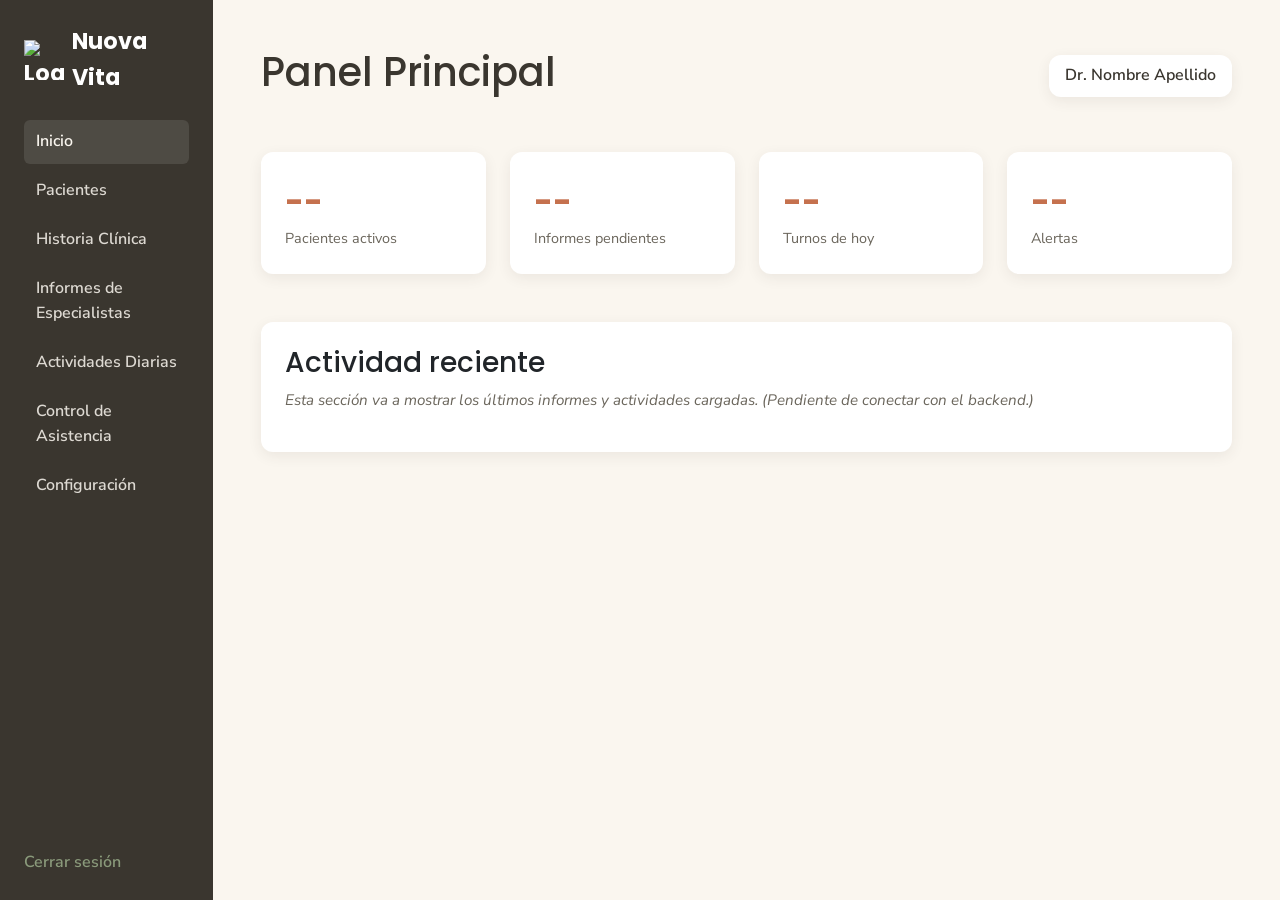
==== dashboard.html @ 6714ade4 "refactor: implementar Bootstrap en index y dashboard" ====
<!DOCTYPE html>
<html lang="es">
<head>
  <meta charset="UTF-8">
  <meta name="viewport" content="width=device-width, initial-scale=1.0">
  <title>Panel Interno | Nuova Vita</title>
  <link rel="icon" type="image/svg+xml" href="img/favicon.svg">
  <link rel="preconnect" href="https://fonts.googleapis.com">
  <link href="https://fonts.googleapis.com/css2?family=Poppins:wght@500;600;700&amp;family=Nunito+Sans:wght@400;600&amp;display=swap" rel="stylesheet">
  <link href="https://cdn.jsdelivr.net/npm/bootstrap@5.3.3/dist/css/bootstrap.min.css" rel="stylesheet">
  <link rel="stylesheet" href="styles/styles.css">
</head>
<body>

  <div class="container-fluid">
    <div class="row min-vh-100">

    <aside class="sidebar col-12 col-md-3 col-xl-2 d-flex flex-column gap-4 p-4">
      <a href="index.html" class="logo">
        <img src="img/logo.svg" alt="Logo de Nuova Vita" width="40" height="40">
        <span>Nuova Vita</span>
      </a>

      <nav class="sidebar-nav" aria-label="Menú del panel">
        <ul class="nav nav-pills flex-column gap-1">
          <li class="nav-item"><a href="#" class="nav-link active" aria-current="page">Inicio</a></li>
          <li class="nav-item"><a href="#" class="nav-link">Pacientes</a></li>
          <li class="nav-item"><a href="#" class="nav-link">Historia Clínica</a></li>
          <li class="nav-item"><a href="#" class="nav-link">Informes de Especialistas</a></li>
          <li class="nav-item"><a href="#" class="nav-link">Actividades Diarias</a></li>
          <li class="nav-item"><a href="#" class="nav-link">Control de Asistencia</a></li>
          <li class="nav-item"><a href="#" class="nav-link">Configuración</a></li>
        </ul>
      </nav>

      <a href="login.html" class="logout-link mt-md-auto">Cerrar sesión</a>
    </aside>

    <div class="dashboard-content col-12 col-md-9 col-xl-10 p-4 p-lg-5">

      <header class="dashboard-header d-flex flex-wrap gap-3 justify-content-between align-items-center mb-5">
        <h1>Panel Principal</h1>
        <div class="user-badge">Dr. Nombre Apellido</div>
      </header>

      <main>

        <section class="row row-cols-1 row-cols-sm-2 row-cols-xl-4 g-4 mb-5" aria-label="Estadísticas del centro">
          <div class="col"><article class="stat-card card h-100 border-0">
            <span class="stat-number">--</span>
            <span class="stat-label">Pacientes activos</span>
          </article></div>
          <div class="col"><article class="stat-card card h-100 border-0">
            <span class="stat-number">--</span>
            <span class="stat-label">Informes pendientes</span>
          </article></div>
          <div class="col"><article class="stat-card card h-100 border-0">
            <span class="stat-number">--</span>
            <span class="stat-label">Turnos de hoy</span>
          </article></div>
          <div class="col"><article class="stat-card card h-100 border-0">
            <span class="stat-number">--</span>
            <span class="stat-label">Alertas</span>
          </article></div>
        </section>

        <section class="panel card border-0">
          <h2 class="h3">Actividad reciente</h2>
          <p class="placeholder-text">
            Esta sección va a mostrar los últimos informes y actividades
            cargadas. (Pendiente de conectar con el backend.)
          </p>
        </section>

      </main>
    </div>

    </div>
  </div>

  <script src="https://cdn.jsdelivr.net/npm/bootstrap@5.3.3/dist/js/bootstrap.bundle.min.js"></script>

</body>
</html>
---- styles/styles.css ----
/* ============================================================================
   Nuova Vita — TP2: Interfaz web con Flexbox, Grid, variables CSS y Responsive
   ----------------------------------------------------------------------------
   Hoja de estilos ÚNICA y EXTERNA (style.css) compartida por:
     - index.html      (landing institucional)
     - login.html      (inicio de sesión)
     - dashboard.html  (panel interno)

   Mapa rápido de requisitos del TP (dónde ver cada cosa):
     • Variables CSS (:root + var())  -> Sección 1
     • Box Model (margin/padding/border/box-sizing) -> Sección 2 y en todo el archivo
     • CSS GRID   -> Hero (Sec. 5), Servicios (Sec. 6), layout del Dashboard (Sec. 11)
     • FLEXBOX    -> Nav (Sec. 4), Roles (Sec. 7), Footer (Sec. 9), formularios (Sec. 8)
     • Media Queries / Responsive -> Sección 12
     • Unidades: px, %, rem, vh, vw, fr -> usadas a lo largo de todo el archivo
   ========================================================================= */


/* ----------------------------------------------------------------------------
   1. VARIABLES CSS  (se definen una vez en :root y se reusan con var())
   ------------------------------------------------------------------------- */
:root {
    /* Colores — paleta del proyecto: terracota / salvia / crema */
    --color-bg: #FAF6EF;
    /* crema  — fondo general */
    --color-bg-alt: #F1E9DA;
    /* crema oscuro — secciones alternadas */
    --color-primary: #C5714E;
    /* terracota */
    --color-primary-dark: #A85A3A;
    --color-secondary: #8A9A7B;
    /* salvia */
    --color-secondary-dark: #6F7D63;
    --color-text: #3A362F;
    --color-text-light: #6B665C;
    --color-white: #FFFFFF;
    --color-border: #E4DCC8;

    /* Tipografías */
    --font-heading: 'Poppins', sans-serif;
    --font-body: 'Nunito Sans', sans-serif;

    /* Escala de espaciados (en rem) — para márgenes y paddings coherentes */
    --space-xs: 0.5rem;
    --space-sm: 1rem;
    --space-md: 1.5rem;
    --space-lg: 3rem;
    --space-xl: 5rem;

    /* Bordes y sombras */
    --radius: 12px;
    /* px */
    --radius-sm: 8px;
    --border: 1px solid var(--color-border);
    /* border reutilizable */
    --shadow: 0 4px 14px rgba(58, 54, 47, 0.08);
    /* sombra suave */
    --shadow-lg: 0 10px 30px rgba(58, 54, 47, 0.14);

    /* Ancho máximo del contenido */
    --max-width: 1120px;
}


/* ----------------------------------------------------------------------------
   2. RESET y BOX MODEL
   box-sizing: border-box hace que padding y border NO agranden el ancho.
   ------------------------------------------------------------------------- */
*,
*::before,
*::after {
    box-sizing: border-box;
    /* Box Model */
    margin: 0;
    /* reseteamos márgenes por defecto */
    padding: 0;
    /* reseteamos paddings por defecto */
}

html {
    scroll-behavior: smooth;
}

/* scroll suave con los anclas del nav */

body {
    font-family: var(--font-body);
    color: var(--color-text);
    background-color: var(--color-bg);
    line-height: 1.6;
}

img {
    max-width: 100%;
    display: block;
}

/* imágenes fluidas (100% del contenedor) */

h1,
h2,
h3 {
    font-family: var(--font-heading);
    color: var(--color-text);
    line-height: 1.2;
}


/* ----------------------------------------------------------------------------
   3. UTILIDADES (contenedor centrado + botones)
   ------------------------------------------------------------------------- */

/* min(90%, --max-width): usa % en pantallas chicas y se topa en el máximo */
.container {
    /* TP3 (refactor/index-dashboard): Bootstrap administra el ancho y centrado.
    width: min(90%, var(--max-width));
    margin-inline: auto; */
}

.btn {
    /* TP3: estructura y espaciado provistos por el componente .btn de Bootstrap.
    display: inline-block;
    padding: 0.75rem 1.5rem;
    border: none;
    border-radius: var(--radius-sm);
    font-family: var(--font-body);
    font-weight: 600;
    text-decoration: none;
    cursor: pointer; */
    transition: background-color 0.2s ease, transform 0.2s ease;
}

.btn:hover {
    transform: translateY(-2px);
}

/* leve elevación al pasar el mouse */

.btn-primary {
    background-color: var(--color-primary);
    color: var(--color-white);
}

.btn-primary:hover {
    background-color: var(--color-primary-dark);
}

.btn-secondary {
    background-color: var(--color-secondary);
    color: var(--color-white);
}

.btn-secondary:hover {
    background-color: var(--color-secondary-dark);
}

/* TP3: reemplazado por la utilidad w-100 de Bootstrap.
.btn-block {
    width: 100%;
    text-align: center;
}
*/

/* ancho 100% (login) */

/* Título de sección reutilizable */
.section-title {
    font-size: clamp(1.6rem, 4vw, 2.2rem);
    /* clamp con vw: tamaño fluido */
    text-align: center;
    margin-bottom: var(--space-lg);
}


/* ----------------------------------------------------------------------------
   4. HEADER + NAV  ->  FLEXBOX
   Distribuye logo, menú y botón en una fila, alineados verticalmente.
   ------------------------------------------------------------------------- */
.site-header {
    background-color: var(--color-white);
    border-bottom: var(--border);
    /* TP3 (refactor/index): sticky-top de Bootstrap reemplaza estas reglas.
    position: sticky;
    top: 0;
    z-index: 10; */
}

/* TP3 (refactor/index): reemplazado por navbar, container y utilidades Bootstrap.
.header-inner {
    display: flex;
    FLEXBOX
    align-items: center;
    centra verticalmente
    justify-content: space-between;
    empuja los extremos
    gap: var(--space-md);
    padding-block: var(--space-sm);
}
*/

.logo {
    display: flex;
    /* FLEXBOX: ícono + texto del logo */
    align-items: center;
    gap: var(--space-xs);
    font-family: var(--font-heading);
    font-weight: 700;
    font-size: 1.4rem;
    color: var(--color-primary);
    text-decoration: none;
}

.logo img {
    width: 40px;
    height: 40px;
}

/* tamaño fijo en px del logo */

/* TP3 (refactor/index): reemplazado por navbar-nav, nav-item y nav-link.
.main-nav ul {
    list-style: none;
    display: flex;
    FLEXBOX: menú horizontal
    gap: var(--space-md);
}

.main-nav a {
    text-decoration: none;
    color: var(--color-text);
    font-weight: 600;
}

.main-nav a:hover {
    color: var(--color-primary);
}
*/


/* ----------------------------------------------------------------------------
   5. HERO  ->  CSS GRID (dos columnas: texto + imagen)
   min-height con vh para que ocupe buena parte del alto de la ventana.
   ------------------------------------------------------------------------- */
.hero {
    background: linear-gradient(180deg, var(--color-bg) 0%, var(--color-bg-alt) 100%);
    padding-block: var(--space-xl);
    min-height: 70vh;
    /* vh: 70% del alto de la ventana */
    display: grid;
    place-items: center;
}

/* TP3 (refactor/index): reemplazado por row, col-md-6 y utilidades responsive.
.hero-grid {
    display: grid;
    CSS GRID
    grid-template-columns: 1.1fr 0.9fr;
    fr: dos columnas proporcionales
    gap: var(--space-lg);
    align-items: center;
}
*/

.hero-text h1 {
    font-size: clamp(2rem, 5vw, 3.2rem);
    /* vw + rem: título fluido */
    margin-bottom: var(--space-sm);
}

.hero-text p {
    color: var(--color-text-light);
    font-size: 1.1rem;
    margin-bottom: var(--space-md);
    max-width: 90%;
    /* % */
}

.hero-img img {
    width: 100%;
    /* % */
    filter: drop-shadow(var(--shadow-lg));
}


/* ----------------------------------------------------------------------------
   6. SERVICIOS / FUNCIONALIDADES  ->  CSS GRID de tarjetas
   auto-fit + minmax: las columnas se acomodan solas según el ancho.
   ------------------------------------------------------------------------- */
.section {
    padding-block: var(--space-xl);
}

.section-alt {
    background-color: var(--color-bg-alt);
}

/* TP3 (refactor/index): reemplazado por row-cols-* y gap de Bootstrap.
.card-grid {
    display: grid;
    CSS GRID
    grid-template-columns: repeat(auto-fit, minmax(15rem, 1fr));
    rem + fr
    gap: var(--space-md);
}
*/

.card {
    background: var(--color-white);
    padding: var(--space-md);
    /* padding */
    border-radius: var(--radius);
    border-top: 4px solid var(--color-primary);
    /* border en px */
    box-shadow: var(--shadow);
    /* sombra */
}

.card h3 {
    margin-bottom: var(--space-xs);
    font-size: 1.15rem;
}

.card p {
    color: var(--color-text-light);
    font-size: 0.95rem;
}

.card .icon {
    width: 44px;
    height: 44px;
    /* px */
    margin-bottom: var(--space-sm);
    display: grid;
    place-items: center;
    background: var(--color-bg-alt);
    border-radius: 50%;
    /* círculo */
    font-size: 1.4rem;
}


/* ----------------------------------------------------------------------------
   7. ROLES DEL SISTEMA  ->  FLEXBOX (con wrap)
   A diferencia de Servicios (Grid), acá las tarjetas se distribuyen con flex.
   ------------------------------------------------------------------------- */
/* TP3 (refactor/index): reemplazado por row-cols-* y columnas Bootstrap.
.roles-list {
    display: flex;
    FLEXBOX
    flex-wrap: wrap;
    pasan a varias filas si no entran
    gap: var(--space-md);
}
*/

.role-card {
    flex: 1 1 15rem;
    /* crecer/encoger, base 15rem (rem) */
    background: var(--color-white);
    padding: var(--space-md);
    border-radius: var(--radius);
    border-left: 4px solid var(--color-secondary);
    /* border */
    box-shadow: var(--shadow);
}

.role-card h3 {
    margin-bottom: var(--space-xs);
    font-size: 1.1rem;
}

.role-card p {
    color: var(--color-text-light);
    font-size: 0.95rem;
}


/* ----------------------------------------------------------------------------
   8. FORMULARIOS (contacto + login)  ->  FLEXBOX en columna
   TP3: estas reglas ya no se usan. index.html utiliza .contact-form y las
   clases form-label/form-control; login.html utiliza .login-form y Bootstrap.
   ------------------------------------------------------------------------- */
/*
.form {
    display: flex;
    FLEXBOX
    flex-direction: column;
    gap: var(--space-xs);
    width: min(100%, 480px);
    porcentaje con tope
    margin-inline: auto;
}

.form label {
    font-weight: 600;
    margin-top: var(--space-sm);
}

.form input,
.form textarea {
    padding: 0.75rem 0.9rem;
    padding en rem
    border: var(--border);
    border
    border-radius: var(--radius-sm);
    font-family: var(--font-body);
    font-size: 1rem;
    width: 100%;
    porcentaje
}

.form button {
    margin-top: var(--space-md);
}

TP3 (refactor/login): .form-row, .checkbox-label y .link-muted eran
exclusivos de login.html.

.form-row {
    display: flex;
    justify-content: space-between;
    align-items: center;
    margin-top: var(--space-sm);
    font-size: 0.9rem;
}

.checkbox-label {
    display: flex;
    align-items: center;
    gap: var(--space-xs);
    font-weight: 400;
}

.link-muted {
    color: var(--color-text-light);
    text-decoration: none;
    font-size: 0.9rem;
}

.link-muted:hover {
    color: var(--color-primary);
}
*/



/* ----------------------------------------------------------------------------
   9. FOOTER  ->  FLEXBOX
   ------------------------------------------------------------------------- */
.site-footer {
    background: var(--color-text);
    color: var(--color-bg);
    padding-block: var(--space-md);
}

/* TP3 (refactor/index): reemplazado por utilidades flex responsive de Bootstrap.
.footer-inner {
    display: flex;
    FLEXBOX
    flex-wrap: wrap;
    justify-content: space-between;
    align-items: center;
    gap: var(--space-sm);
    font-size: 0.9rem;
}
*/

.site-footer a {
    color: var(--color-secondary);
    text-decoration: none;
}


/* ----------------------------------------------------------------------------
   10. LOGIN (login.html)  ->  GRID de dos paneles [TP2]
   TP3 (refactor/login): reemplazado por el sistema de grillas de Bootstrap
   (row/col) + componente card. Se conserva comentado como referencia.
   ------------------------------------------------------------------------- */

/*
.auth-body {
    min-height: 100vh;
    display: grid;
    place-items: center;
    background: var(--color-bg-alt);
    padding: var(--space-md);
}

.auth-card {
    display: grid;
    grid-template-columns: 1fr 1fr;
    width: min(100%, 900px);
    border-radius: var(--radius);
    overflow: hidden;
    box-shadow: var(--shadow-lg);
}

.auth-side {
    background: var(--color-primary);
    color: var(--color-white);
    padding: var(--space-lg);
    display: flex;
    flex-direction: column;
    justify-content: center;
    gap: var(--space-sm);
}

.auth-side .logo {
    color: var(--color-white);
}

.auth-main {
    background: var(--color-white);
    padding: var(--space-lg);
}

.back-link {
    display: inline-block;
    margin-top: var(--space-md);
}
*/



/* ----------------------------------------------------------------------------
   11. DASHBOARD (dashboard.html)  ->  GRID (barra lateral + contenido)
   ------------------------------------------------------------------------- */
/* TP3 (refactor/dashboard): reemplazado por container-fluid, row y col-*.
.dashboard {
    display: grid;
    CSS GRID
    grid-template-columns: 240px 1fr;
    px fijo + fr flexible
    min-height: 100vh;
    vh
}
*/

.sidebar {
    background: var(--color-text);
    color: var(--color-bg);
    /* TP3: p-4, d-flex, flex-column y gap-4 reemplazan estas reglas.
    padding: var(--space-md);
    display: flex;
    flex-direction: column;
    gap: var(--space-lg); */
}

.sidebar .logo {
    color: var(--color-white);
}

.sidebar-nav ul {
    list-style: none;
    /* TP3: nav, flex-column y gap-1 de Bootstrap reemplazan estas reglas.
    display: flex;
    flex-direction: column;
    gap: 0.25rem; */
}

.sidebar-nav a {
    display: block;
    padding: 0.6rem 0.75rem;
    border-radius: var(--radius-sm);
    color: var(--color-bg);
    text-decoration: none;
    font-weight: 600;
    opacity: 0.85;
}

.sidebar-nav a:hover,
.sidebar-nav a.active {
    background: rgba(255, 255, 255, 0.1);
    opacity: 1;
}

.logout-link {
    /* TP3: reemplazado por la utilidad mt-md-auto.
    margin-top: auto; */
    color: var(--color-secondary);
    text-decoration: none;
    font-weight: 600;
}

.dashboard-content {
    /* TP3: reemplazado por p-4 y p-lg-5.
    padding: var(--space-lg); */
}

.dashboard-header {
    /* TP3: reemplazado por utilidades d-flex, flex-wrap, gap-3,
       justify-content-between, align-items-center y mb-5.
    display: flex;
    flex-wrap: wrap;
    gap: var(--space-sm);
    justify-content: space-between;
    align-items: center;
    margin-bottom: var(--space-lg); */
}

.user-badge {
    background: var(--color-white);
    padding: 0.5rem 1rem;
    border-radius: var(--radius);
    font-weight: 600;
    box-shadow: var(--shadow);
}

/* Tarjetas de estadísticas -> GRID */
/* TP3 (refactor/dashboard): reemplazado por row-cols-* y g-4 de Bootstrap.
.stats-grid {
    display: grid;
    CSS GRID
    grid-template-columns: repeat(auto-fit, minmax(11rem, 1fr));
    rem + fr
    gap: var(--space-md);
    margin-bottom: var(--space-lg);
}
*/

.stat-card {
    background: var(--color-white);
    padding: var(--space-md);
    border-radius: var(--radius);
    box-shadow: var(--shadow);
    /* TP3: la distribución interna se mantiene con utilidades/componentes.
    display: flex;
    flex-direction: column;
    gap: var(--space-xs); */
}

.stat-number {
    font-family: var(--font-heading);
    font-size: 2rem;
    font-weight: 700;
    color: var(--color-primary);
}

.stat-label {
    color: var(--color-text-light);
    font-size: 0.9rem;
}

.panel {
    background: var(--color-white);
    padding: var(--space-md);
    border-radius: var(--radius);
    box-shadow: var(--shadow);
}

.placeholder-text {
    color: var(--color-text-light);
    font-style: italic;
}


/* ----------------------------------------------------------------------------
   12. RESPONSIVE  ->  MEDIA QUERIES
   Diseño para computadora (base, arriba) -> tablet -> celular.
   ------------------------------------------------------------------------- */

/* TABLET (hasta 900px): el login pasa a una sola columna [TP2]
   TP3 (refactor/login): el colapso a 1 columna ahora lo maneja Bootstrap
   (col-md-6 -> se apila por debajo de 768px). Se comenta, no se elimina. */

/* TP3: responsive del login reemplazado por col-md-* de Bootstrap.
@media (max-width: 900px) {
    .auth-card {
        grid-template-columns: 1fr;
    }

    .auth-side {
        text-align: center;
    }
}
*/


/* TABLET / móvil ancho (hasta 768px) */
@media (max-width: 768px) {
    /* TP3 (refactor/index): row y col-md-6 administran este cambio.
    .hero-grid {
        grid-template-columns: 1fr;
        text-align: center;
    }
    */

    /* TP3: order-first, order-md-last y columnas Bootstrap reemplazan esto.
    .hero-img {
        order: -1;
        max-width: 22rem;
        margin-inline: auto;
    }
    */

    /* TP3: el texto se adapta dentro de la columna Bootstrap.
    .hero-text p {
        max-width: 100%;
    }
    */

    /* TP3 (refactor/dashboard): col-12 y col-md-* reemplazan el responsive.
    .dashboard {
        grid-template-columns: 1fr;
    }

    .sidebar {
        flex-direction: row;
        FLEXBOX horizontal en móvil
        flex-wrap: wrap;
        align-items: center;
        gap: var(--space-sm);
    }

    .sidebar-nav ul {
        flex-direction: row;
        flex-wrap: wrap;
    }

    .logout-link {
        margin-top: 0;
    }
    */
}

/* CELULAR (hasta 480px): se oculta el menú horizontal del header */
@media (max-width: 480px) {
    /* TP3: navbar-expand-lg y collapse reemplazan este ocultamiento.
    .main-nav {
        display: none;
    }
    */

    /* TP3: utilidades flex-column/flex-sm-row y text-center reemplazan esto.
    .footer-inner {
        justify-content: center;
        text-align: center;
    }
    */

    .section {
        padding-block: var(--space-lg);
    }
}

/* Ajuste fino: en pantallas muy chicas, la fila "recordarme / olvidé"
   se envuelve para que no queden pegados el checkbox y el enlace. [TP2]
   TP3 (refactor/login): resuelto con utilidades flex-wrap de Bootstrap
   directamente en el markup. Se comenta, no se elimina. */

/* TP3: reemplazado por d-flex, flex-wrap y gap-2 de Bootstrap.
@media (max-width: 480px) {
    .form-row {
        flex-wrap: wrap;
        gap: var(--space-xs);
    }
}
*/



/* ----------------------------------------------------------------------------
   13. TP3 — REFACTOR BOOTSTRAP (login.html)
   Este archivo sigue siendo la hoja de estilos externa del sitio. Estas reglas
   no reemplazan a Bootstrap, solo lo tiñen con la identidad de Nuova Vita
   (paleta y tipografías definidas en la Sección 1) reutilizando las mismas
   variables CSS. Se cargan después de Bootstrap en login.html.
   ------------------------------------------------------------------------- */
.login-page {
    background-color: var(--color-bg-alt);
    font-family: var(--font-body);
    color: var(--color-text);
}

.login-panel {
    background-color: var(--color-primary);
    color: var(--color-white);
}

.login-panel .logo {
    color: var(--color-white);
}

.login-card {
    border-radius: var(--radius);
    box-shadow: var(--shadow-lg);
}

.login-form h1,
.login-panel h2 {
    font-family: var(--font-heading);
}

.login-form label {
    font-weight: 600;
}

.login-form .form-control:focus {
    border-color: var(--color-primary);
    box-shadow: 0 0 0 0.2rem rgba(197, 113, 78, 0.25);
    /* halo terracota en vez del azul por defecto de Bootstrap */
}

.login-form .form-check-input:checked {
    background-color: var(--color-primary);
    border-color: var(--color-primary);
}

.login-link {
    color: var(--color-text-light);
}

.login-link:hover {
    color: var(--color-primary);
}


/* ----------------------------------------------------------------------------
   14. TP3 — REFACTOR BOOTSTRAP (index.html + dashboard.html)
   Bootstrap administra grillas, componentes y comportamiento responsive. Estas
   reglas conservan solamente la identidad visual de Nuova Vita.
   ------------------------------------------------------------------------- */
.navbar {
    padding-block: var(--space-sm);
}

.navbar .nav-link {
    color: var(--color-text);
    font-weight: 600;
}

.navbar .nav-link:hover,
.navbar .nav-link:focus {
    color: var(--color-primary);
}

.about-text {
    max-width: 60ch;
    color: var(--color-text-light);
}

.contact-form {
    max-width: 480px;
}

.contact-form .form-label {
    font-weight: 600;
}

.contact-form .form-control:focus {
    border-color: var(--color-primary);
    box-shadow: 0 0 0 0.2rem rgba(197, 113, 78, 0.25);
}

.sidebar .nav-link {
    color: var(--color-bg);
    font-weight: 600;
    opacity: 0.85;
}

.sidebar .nav-link:hover,
.sidebar .nav-link.active {
    color: var(--color-bg);
    background: rgba(255, 255, 255, 0.1);
    opacity: 1;
}
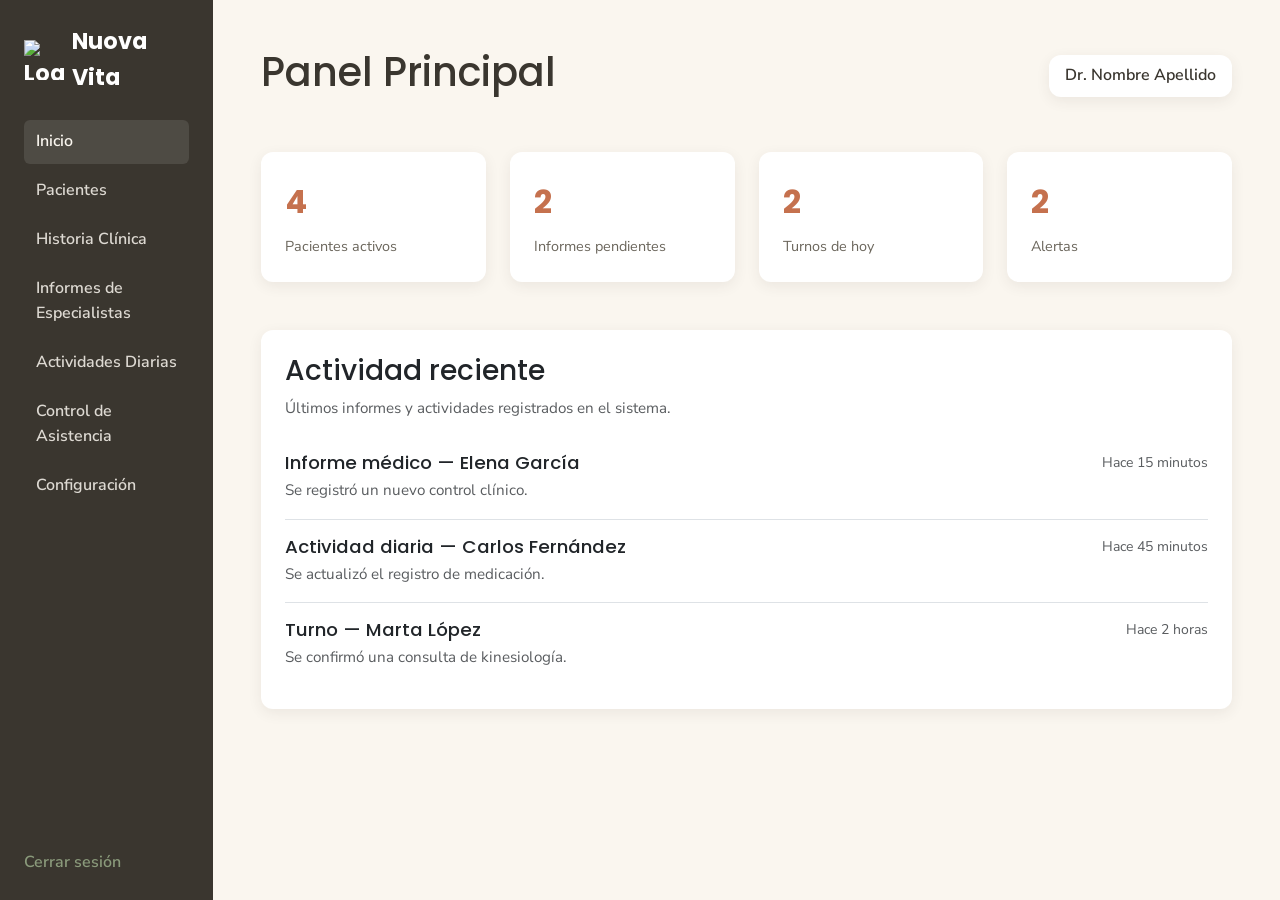
==== commit 40c6b327: "feat(dashboard): mostrar estadisticas y actividad reciente" ====
--- a/dashboard.html
+++ b/dashboard.html
@@ -1,84 +1,139 @@
-<!DOCTYPE html>
+<!doctype html>
 <html lang="es">
-<head>
-  <meta charset="UTF-8">
-  <meta name="viewport" content="width=device-width, initial-scale=1.0">
-  <title>Panel Interno | Nuova Vita</title>
-  <link rel="icon" type="image/svg+xml" href="img/favicon.svg">
-  <link rel="preconnect" href="https://fonts.googleapis.com">
-  <link href="https://fonts.googleapis.com/css2?family=Poppins:wght@500;600;700&amp;family=Nunito+Sans:wght@400;600&amp;display=swap" rel="stylesheet">
-  <link href="https://cdn.jsdelivr.net/npm/bootstrap@5.3.3/dist/css/bootstrap.min.css" rel="stylesheet">
-  <link rel="stylesheet" href="styles/styles.css">
-</head>
-<body>
+  <head>
+    <meta charset="UTF-8" />
+    <meta name="viewport" content="width=device-width, initial-scale=1.0" />
+    <title>Panel Interno | Nuova Vita</title>
+    <link rel="icon" type="image/svg+xml" href="img/favicon.svg" />
+    <link rel="preconnect" href="https://fonts.googleapis.com" />
+    <link
+      href="https://fonts.googleapis.com/css2?family=Poppins:wght@500;600;700&amp;family=Nunito+Sans:wght@400;600&amp;display=swap"
+      rel="stylesheet"
+    />
+    <link
+      href="https://cdn.jsdelivr.net/npm/bootstrap@5.3.3/dist/css/bootstrap.min.css"
+      rel="stylesheet"
+    />
+    <link rel="stylesheet" href="styles/styles.css" />
+  </head>
+  <body>
+    <div class="container-fluid">
+      <div class="row min-vh-100">
+        <aside
+          class="sidebar col-12 col-md-3 col-xl-2 d-flex flex-column gap-4 p-4"
+        >
+          <a href="index.html" class="logo">
+            <img
+              src="img/logo.svg"
+              alt="Logo de Nuova Vita"
+              width="40"
+              height="40"
+            />
+            <span>Nuova Vita</span>
+          </a>
 
-  <div class="container-fluid">
-    <div class="row min-vh-100">
+          <nav class="sidebar-nav" aria-label="Menú del panel">
+            <ul class="nav nav-pills flex-column gap-1">
+              <li class="nav-item">
+                <a href="#" class="nav-link active" aria-current="page"
+                  >Inicio</a
+                >
+              </li>
+              <li class="nav-item">
+                <a href="#" class="nav-link">Pacientes</a>
+              </li>
+              <li class="nav-item">
+                <a href="#" class="nav-link">Historia Clínica</a>
+              </li>
+              <li class="nav-item">
+                <a href="#" class="nav-link">Informes de Especialistas</a>
+              </li>
+              <li class="nav-item">
+                <a href="#" class="nav-link">Actividades Diarias</a>
+              </li>
+              <li class="nav-item">
+                <a href="#" class="nav-link">Control de Asistencia</a>
+              </li>
+              <li class="nav-item">
+                <a href="#" class="nav-link">Configuración</a>
+              </li>
+            </ul>
+          </nav>
 
-    <aside class="sidebar col-12 col-md-3 col-xl-2 d-flex flex-column gap-4 p-4">
-      <a href="index.html" class="logo">
-        <img src="img/logo.svg" alt="Logo de Nuova Vita" width="40" height="40">
-        <span>Nuova Vita</span>
-      </a>
+          <a href="login.html" class="logout-link mt-md-auto">Cerrar sesión</a>
+        </aside>
 
-      <nav class="sidebar-nav" aria-label="Menú del panel">
-        <ul class="nav nav-pills flex-column gap-1">
-          <li class="nav-item"><a href="#" class="nav-link active" aria-current="page">Inicio</a></li>
-          <li class="nav-item"><a href="#" class="nav-link">Pacientes</a></li>
-          <li class="nav-item"><a href="#" class="nav-link">Historia Clínica</a></li>
-          <li class="nav-item"><a href="#" class="nav-link">Informes de Especialistas</a></li>
-          <li class="nav-item"><a href="#" class="nav-link">Actividades Diarias</a></li>
-          <li class="nav-item"><a href="#" class="nav-link">Control de Asistencia</a></li>
-          <li class="nav-item"><a href="#" class="nav-link">Configuración</a></li>
-        </ul>
-      </nav>
+        <div class="dashboard-content col-12 col-md-9 col-xl-10 p-4 p-lg-5">
+          <header
+            class="dashboard-header d-flex flex-wrap gap-3 justify-content-between align-items-center mb-5"
+          >
+            <h1>Panel Principal</h1>
+            <div class="user-badge">Dr. Nombre Apellido</div>
+          </header>
 
-      <a href="login.html" class="logout-link mt-md-auto">Cerrar sesión</a>
-    </aside>
+          <main>
+            <section
+              class="row row-cols-1 row-cols-sm-2 row-cols-xl-4 g-4 mb-5"
+              aria-label="Estadísticas del centro"
+            >
+              <div class="col">
+                <article class="stat-card card h-100 border-0">
+                  <span class="stat-number" id="active-patients-count">--</span>
+                  <span class="stat-label">Pacientes activos</span>
+                </article>
+              </div>
+              <div class="col">
+                <article class="stat-card card h-100 border-0">
+                  <span class="stat-number" id="pending-reports-count">--</span>
+                  <span class="stat-label">Informes pendientes</span>
+                </article>
+              </div>
+              <div class="col">
+                <article class="stat-card card h-100 border-0">
+                  <span class="stat-number" id="today-appointments-count"
+                    >--</span
+                  >
+                  <span class="stat-label">Turnos de hoy</span>
+                </article>
+              </div>
+              <div class="col">
+                <article class="stat-card card h-100 border-0">
+                  <span class="stat-number" id="alerts-count">--</span>
+                  <span class="stat-label">Alertas</span>
+                </article>
+              </div>
+            </section>
 
-    <div class="dashboard-content col-12 col-md-9 col-xl-10 p-4 p-lg-5">
+            <section
+              class="panel card border-0"
+              aria-labelledby="recent-activity-title"
+            >
+              <h2 class="h3" id="recent-activity-title">Actividad reciente</h2>
 
-      <header class="dashboard-header d-flex flex-wrap gap-3 justify-content-between align-items-center mb-5">
-        <h1>Panel Principal</h1>
-        <div class="user-badge">Dr. Nombre Apellido</div>
-      </header>
+              <p class="text-muted mb-0">
+                Últimos informes y actividades registrados en el sistema.
+              </p>
 
-      <main>
+              <ul
+                class="activity-list list-group list-group-flush mt-3"
+                id="recent-activity-list"
+                aria-live="polite"
+              ></ul>
 
-        <section class="row row-cols-1 row-cols-sm-2 row-cols-xl-4 g-4 mb-5" aria-label="Estadísticas del centro">
-          <div class="col"><article class="stat-card card h-100 border-0">
-            <span class="stat-number">--</span>
-            <span class="stat-label">Pacientes activos</span>
-          </article></div>
-          <div class="col"><article class="stat-card card h-100 border-0">
-            <span class="stat-number">--</span>
-            <span class="stat-label">Informes pendientes</span>
-          </article></div>
-          <div class="col"><article class="stat-card card h-100 border-0">
-            <span class="stat-number">--</span>
-            <span class="stat-label">Turnos de hoy</span>
-          </article></div>
-          <div class="col"><article class="stat-card card h-100 border-0">
-            <span class="stat-number">--</span>
-            <span class="stat-label">Alertas</span>
-          </article></div>
-        </section>
-
-        <section class="panel card border-0">
-          <h2 class="h3">Actividad reciente</h2>
-          <p class="placeholder-text">
-            Esta sección va a mostrar los últimos informes y actividades
-            cargadas. (Pendiente de conectar con el backend.)
-          </p>
-        </section>
-
-      </main>
+              <p
+                class="placeholder-text mt-3 mb-0"
+                id="empty-activity-message"
+                hidden
+              >
+                No hay actividades recientes para mostrar.
+              </p>
+            </section>
+          </main>
+        </div>
+      </div>
     </div>
 
-    </div>
-  </div>
-
-  <script src="https://cdn.jsdelivr.net/npm/bootstrap@5.3.3/dist/js/bootstrap.bundle.min.js"></script>
-
-</body>
+    <script src="https://cdn.jsdelivr.net/npm/bootstrap@5.3.3/dist/js/bootstrap.bundle.min.js"></script>
+    <script src="js/dashboard.js"></script>
+  </body>
 </html>
--- a/styles/styles.css
+++ b/styles/styles.css
@@ -15,52 +15,50 @@
      • Unidades: px, %, rem, vh, vw, fr -> usadas a lo largo de todo el archivo
    ========================================================================= */
 
-
 /* ----------------------------------------------------------------------------
    1. VARIABLES CSS  (se definen una vez en :root y se reusan con var())
    ------------------------------------------------------------------------- */
 :root {
-    /* Colores — paleta del proyecto: terracota / salvia / crema */
-    --color-bg: #FAF6EF;
-    /* crema  — fondo general */
-    --color-bg-alt: #F1E9DA;
-    /* crema oscuro — secciones alternadas */
-    --color-primary: #C5714E;
-    /* terracota */
-    --color-primary-dark: #A85A3A;
-    --color-secondary: #8A9A7B;
-    /* salvia */
-    --color-secondary-dark: #6F7D63;
-    --color-text: #3A362F;
-    --color-text-light: #6B665C;
-    --color-white: #FFFFFF;
-    --color-border: #E4DCC8;
-
-    /* Tipografías */
-    --font-heading: 'Poppins', sans-serif;
-    --font-body: 'Nunito Sans', sans-serif;
-
-    /* Escala de espaciados (en rem) — para márgenes y paddings coherentes */
-    --space-xs: 0.5rem;
-    --space-sm: 1rem;
-    --space-md: 1.5rem;
-    --space-lg: 3rem;
-    --space-xl: 5rem;
-
-    /* Bordes y sombras */
-    --radius: 12px;
-    /* px */
-    --radius-sm: 8px;
-    --border: 1px solid var(--color-border);
-    /* border reutilizable */
-    --shadow: 0 4px 14px rgba(58, 54, 47, 0.08);
-    /* sombra suave */
-    --shadow-lg: 0 10px 30px rgba(58, 54, 47, 0.14);
-
-    /* Ancho máximo del contenido */
-    --max-width: 1120px;
-}
-
+  /* Colores — paleta del proyecto: terracota / salvia / crema */
+  --color-bg: #faf6ef;
+  /* crema  — fondo general */
+  --color-bg-alt: #f1e9da;
+  /* crema oscuro — secciones alternadas */
+  --color-primary: #c5714e;
+  /* terracota */
+  --color-primary-dark: #a85a3a;
+  --color-secondary: #8a9a7b;
+  /* salvia */
+  --color-secondary-dark: #6f7d63;
+  --color-text: #3a362f;
+  --color-text-light: #6b665c;
+  --color-white: #ffffff;
+  --color-border: #e4dcc8;
+
+  /* Tipografías */
+  --font-heading: "Poppins", sans-serif;
+  --font-body: "Nunito Sans", sans-serif;
+
+  /* Escala de espaciados (en rem) — para márgenes y paddings coherentes */
+  --space-xs: 0.5rem;
+  --space-sm: 1rem;
+  --space-md: 1.5rem;
+  --space-lg: 3rem;
+  --space-xl: 5rem;
+
+  /* Bordes y sombras */
+  --radius: 12px;
+  /* px */
+  --radius-sm: 8px;
+  --border: 1px solid var(--color-border);
+  /* border reutilizable */
+  --shadow: 0 4px 14px rgba(58, 54, 47, 0.08);
+  /* sombra suave */
+  --shadow-lg: 0 10px 30px rgba(58, 54, 47, 0.14);
+
+  /* Ancho máximo del contenido */
+  --max-width: 1120px;
+}
 
 /* ----------------------------------------------------------------------------
    2. RESET y BOX MODEL
@@ -69,30 +67,30 @@
 *,
 *::before,
 *::after {
-    box-sizing: border-box;
-    /* Box Model */
-    margin: 0;
-    /* reseteamos márgenes por defecto */
-    padding: 0;
-    /* reseteamos paddings por defecto */
+  box-sizing: border-box;
+  /* Box Model */
+  margin: 0;
+  /* reseteamos márgenes por defecto */
+  padding: 0;
+  /* reseteamos paddings por defecto */
 }
 
 html {
-    scroll-behavior: smooth;
+  scroll-behavior: smooth;
 }
 
 /* scroll suave con los anclas del nav */
 
 body {
-    font-family: var(--font-body);
-    color: var(--color-text);
-    background-color: var(--color-bg);
-    line-height: 1.6;
+  font-family: var(--font-body);
+  color: var(--color-text);
+  background-color: var(--color-bg);
+  line-height: 1.6;
 }
 
 img {
-    max-width: 100%;
-    display: block;
+  max-width: 100%;
+  display: block;
 }
 
 /* imágenes fluidas (100% del contenedor) */
@@ -100,11 +98,10 @@
 h1,
 h2,
 h3 {
-    font-family: var(--font-heading);
-    color: var(--color-text);
-    line-height: 1.2;
-}
-
+  font-family: var(--font-heading);
+  color: var(--color-text);
+  line-height: 1.2;
+}
 
 /* ----------------------------------------------------------------------------
    3. UTILIDADES (contenedor centrado + botones)
@@ -112,127 +109,126 @@
 
 /* min(90%, --max-width): usa % en pantallas chicas y se topa en el máximo */
 .container {
-    /* TP3 (refactor/index-dashboard): Bootstrap administra el ancho y centrado.
-    width: min(90%, var(--max-width));
-    margin-inline: auto; */
+  /* TP3 (refactor/index-dashboard): Bootstrap administra el ancho y centrado.*/
+  width: min(90%, var(--max-width));
+  margin-inline: auto;
 }
 
 .btn {
-    /* TP3: estructura y espaciado provistos por el componente .btn de Bootstrap.
-    display: inline-block;
-    padding: 0.75rem 1.5rem;
-    border: none;
-    border-radius: var(--radius-sm);
-    font-family: var(--font-body);
-    font-weight: 600;
-    text-decoration: none;
-    cursor: pointer; */
-    transition: background-color 0.2s ease, transform 0.2s ease;
+  /* TP3: estructura y espaciado provistos por el componente .btn de Bootstrap.*/
+  display: inline-block;
+  padding: 0.75rem 1.5rem;
+  border: none;
+  border-radius: var(--radius-sm);
+  font-family: var(--font-body);
+  font-weight: 600;
+  text-decoration: none;
+  cursor: pointer;
+  transition:
+    background-color 0.2s ease,
+    transform 0.2s ease;
 }
 
 .btn:hover {
-    transform: translateY(-2px);
+  transform: translateY(-2px);
 }
 
 /* leve elevación al pasar el mouse */
 
 .btn-primary {
-    background-color: var(--color-primary);
-    color: var(--color-white);
+  background-color: var(--color-primary);
+  color: var(--color-white);
 }
 
 .btn-primary:hover {
-    background-color: var(--color-primary-dark);
+  background-color: var(--color-primary-dark);
 }
 
 .btn-secondary {
-    background-color: var(--color-secondary);
-    color: var(--color-white);
+  background-color: var(--color-secondary);
+  color: var(--color-white);
 }
 
 .btn-secondary:hover {
-    background-color: var(--color-secondary-dark);
-}
-
-/* TP3: reemplazado por la utilidad w-100 de Bootstrap.
+  background-color: var(--color-secondary-dark);
+}
+
+/* TP3: reemplazado por la utilidad w-100 de Bootstrap.*/
 .btn-block {
-    width: 100%;
-    text-align: center;
-}
-*/
+  width: 100%;
+  text-align: center;
+}
 
 /* ancho 100% (login) */
 
 /* Título de sección reutilizable */
 .section-title {
-    font-size: clamp(1.6rem, 4vw, 2.2rem);
-    /* clamp con vw: tamaño fluido */
-    text-align: center;
-    margin-bottom: var(--space-lg);
-}
-
+  font-size: clamp(1.6rem, 4vw, 2.2rem);
+  /* clamp con vw: tamaño fluido */
+  text-align: center;
+  margin-bottom: var(--space-lg);
+}
 
 /* ----------------------------------------------------------------------------
    4. HEADER + NAV  ->  FLEXBOX
    Distribuye logo, menú y botón en una fila, alineados verticalmente.
    ------------------------------------------------------------------------- */
 .site-header {
-    background-color: var(--color-white);
-    border-bottom: var(--border);
-    /* TP3 (refactor/index): sticky-top de Bootstrap reemplaza estas reglas.
-    position: sticky;
-    top: 0;
-    z-index: 10; */
-}
-
-/* TP3 (refactor/index): reemplazado por navbar, container y utilidades Bootstrap.
+  background-color: var(--color-white);
+  border-bottom: var(--border);
+  /* TP3 (refactor/index): sticky-top de Bootstrap reemplaza estas reglas.*/
+  position: sticky;
+  top: 0;
+  z-index: 10;
+}
+
+/* TP3 (refactor/index): reemplazado por navbar, container y utilidades Bootstrap.*/
 .header-inner {
-    display: flex;
-    FLEXBOX
-    align-items: center;
-    centra verticalmente
-    justify-content: space-between;
-    empuja los extremos
-    gap: var(--space-md);
-    padding-block: var(--space-sm);
-}
-*/
+  display: flex;
+  /* FLEXBOX */
+  align-items: center;
+  /* centra verticalmente */
+  justify-content: space-between;
+  /* empuja los extremos */
+  gap: var(--space-md);
+  padding-block: var(--space-sm);
+}
 
 .logo {
-    display: flex;
-    /* FLEXBOX: ícono + texto del logo */
-    align-items: center;
-    gap: var(--space-xs);
-    font-family: var(--font-heading);
-    font-weight: 700;
-    font-size: 1.4rem;
-    color: var(--color-primary);
-    text-decoration: none;
+  display: flex;
+  /* FLEXBOX: ícono + texto del logo */
+  align-items: center;
+  gap: var(--space-xs);
+  font-family: var(--font-heading);
+  font-weight: 700;
+  font-size: 1.4rem;
+  color: var(--color-primary);
+  text-decoration: none;
 }
 
 .logo img {
-    width: 40px;
-    height: 40px;
+  width: 40px;
+  height: 40px;
 }
 
 /* tamaño fijo en px del logo */
 
-/* TP3 (refactor/index): reemplazado por navbar-nav, nav-item y nav-link.
+/* TP3 (refactor/index): reemplazado por navbar-nav, nav-item y nav-link.*/
 .main-nav ul {
-    list-style: none;
-    display: flex;
-    FLEXBOX: menú horizontal
-    gap: var(--space-md);
+  list-style: none;
+  display: flex;
+  /* FLEXBOX: menú horizontal */
+  gap: var(--space-md);
 }
 
 .main-nav a {
-    text-decoration: none;
-    color: var(--color-text);
-    font-weight: 600;
+  text-decoration: none;
+  color: var(--color-text);
+  font-weight: 600;
 }
 
 .main-nav a:hover {
-    color: var(--color-primary);
+  color: var(--color-primary);
 }
 */
 
@@ -242,203 +238,200 @@
    min-height con vh para que ocupe buena parte del alto de la ventana.
    ------------------------------------------------------------------------- */
 .hero {
-    background: linear-gradient(180deg, var(--color-bg) 0%, var(--color-bg-alt) 100%);
-    padding-block: var(--space-xl);
-    min-height: 70vh;
-    /* vh: 70% del alto de la ventana */
-    display: grid;
-    place-items: center;
-}
-
-/* TP3 (refactor/index): reemplazado por row, col-md-6 y utilidades responsive.
+  background: linear-gradient(
+    180deg,
+    var(--color-bg) 0%,
+    var(--color-bg-alt) 100%
+  );
+  padding-block: var(--space-xl);
+  min-height: 70vh;
+  /* vh: 70% del alto de la ventana */
+  display: grid;
+  place-items: center;
+}
+
+/* TP3 (refactor/index): reemplazado por row, col-md-6 y utilidades responsive.*/
 .hero-grid {
-    display: grid;
-    CSS GRID
-    grid-template-columns: 1.1fr 0.9fr;
-    fr: dos columnas proporcionales
-    gap: var(--space-lg);
-    align-items: center;
-}
-*/
+  display: grid;
+  /* CSS GRID */
+  grid-template-columns: 1.1fr 0.9fr;
+  /* fr: dos columnas proporcionales */
+  gap: var(--space-lg);
+  align-items: center;
+}
 
 .hero-text h1 {
-    font-size: clamp(2rem, 5vw, 3.2rem);
-    /* vw + rem: título fluido */
-    margin-bottom: var(--space-sm);
+  font-size: clamp(2rem, 5vw, 3.2rem);
+  /* vw + rem: título fluido */
+  margin-bottom: var(--space-sm);
 }
 
 .hero-text p {
-    color: var(--color-text-light);
-    font-size: 1.1rem;
-    margin-bottom: var(--space-md);
-    max-width: 90%;
-    /* % */
+  color: var(--color-text-light);
+  font-size: 1.1rem;
+  margin-bottom: var(--space-md);
+  max-width: 90%;
+  /* % */
 }
 
 .hero-img img {
-    width: 100%;
-    /* % */
-    filter: drop-shadow(var(--shadow-lg));
-}
-
+  width: 100%;
+  /* % */
+  filter: drop-shadow(var(--shadow-lg));
+}
 
 /* ----------------------------------------------------------------------------
    6. SERVICIOS / FUNCIONALIDADES  ->  CSS GRID de tarjetas
    auto-fit + minmax: las columnas se acomodan solas según el ancho.
    ------------------------------------------------------------------------- */
 .section {
-    padding-block: var(--space-xl);
+  padding-block: var(--space-xl);
 }
 
 .section-alt {
-    background-color: var(--color-bg-alt);
-}
-
-/* TP3 (refactor/index): reemplazado por row-cols-* y gap de Bootstrap.
+  background-color: var(--color-bg-alt);
+}
+
+/* TP3 (refactor/index): reemplazado por row-cols-* y gap de Bootstrap.*/
 .card-grid {
-    display: grid;
-    CSS GRID
-    grid-template-columns: repeat(auto-fit, minmax(15rem, 1fr));
-    rem + fr
-    gap: var(--space-md);
-}
-*/
-
-.card {
-    background: var(--color-white);
-    padding: var(--space-md);
-    /* padding */
-    border-radius: var(--radius);
-    border-top: 4px solid var(--color-primary);
-    /* border en px */
-    box-shadow: var(--shadow);
-    /* sombra */
+  display: grid;
+  /* CSS GRID */
+  grid-template-columns: repeat(auto-fit, minmax(15rem, 1fr));
+  /* rem + fr */
+  gap: var(--space-md);
+}
+*/ .card {
+  background: var(--color-white);
+  padding: var(--space-md);
+  /* padding */
+  border-radius: var(--radius);
+  border-top: 4px solid var(--color-primary);
+  /* border en px */
+  box-shadow: var(--shadow);
+  /* sombra */
 }
 
 .card h3 {
-    margin-bottom: var(--space-xs);
-    font-size: 1.15rem;
+  margin-bottom: var(--space-xs);
+  font-size: 1.15rem;
 }
 
 .card p {
-    color: var(--color-text-light);
-    font-size: 0.95rem;
+  color: var(--color-text-light);
+  font-size: 0.95rem;
 }
 
 .card .icon {
-    width: 44px;
-    height: 44px;
-    /* px */
-    margin-bottom: var(--space-sm);
-    display: grid;
-    place-items: center;
-    background: var(--color-bg-alt);
-    border-radius: 50%;
-    /* círculo */
-    font-size: 1.4rem;
-}
-
+  width: 44px;
+  height: 44px;
+  /* px */
+  margin-bottom: var(--space-sm);
+  display: grid;
+  place-items: center;
+  background: var(--color-bg-alt);
+  border-radius: 50%;
+  /* círculo */
+  font-size: 1.4rem;
+}
 
 /* ----------------------------------------------------------------------------
    7. ROLES DEL SISTEMA  ->  FLEXBOX (con wrap)
    A diferencia de Servicios (Grid), acá las tarjetas se distribuyen con flex.
    ------------------------------------------------------------------------- */
-/* TP3 (refactor/index): reemplazado por row-cols-* y columnas Bootstrap.
+/* TP3 (refactor/index): reemplazado por row-cols-* y columnas Bootstrap.*/
 .roles-list {
-    display: flex;
-    FLEXBOX
-    flex-wrap: wrap;
-    pasan a varias filas si no entran
-    gap: var(--space-md);
-}
-*/
+  display: flex;
+  /* FLEXBOX */
+  flex-wrap: wrap;
+  /* pasan a varias filas si no entran */
+  gap: var(--space-md);
+}
 
 .role-card {
-    flex: 1 1 15rem;
-    /* crecer/encoger, base 15rem (rem) */
-    background: var(--color-white);
-    padding: var(--space-md);
-    border-radius: var(--radius);
-    border-left: 4px solid var(--color-secondary);
-    /* border */
-    box-shadow: var(--shadow);
+  flex: 1 1 15rem;
+  /* crecer/encoger, base 15rem (rem) */
+  background: var(--color-white);
+  padding: var(--space-md);
+  border-radius: var(--radius);
+  border-left: 4px solid var(--color-secondary);
+  /* border */
+  box-shadow: var(--shadow);
 }
 
 .role-card h3 {
-    margin-bottom: var(--space-xs);
-    font-size: 1.1rem;
+  margin-bottom: var(--space-xs);
+  font-size: 1.1rem;
 }
 
 .role-card p {
-    color: var(--color-text-light);
-    font-size: 0.95rem;
-}
-
+  color: var(--color-text-light);
+  font-size: 0.95rem;
+}
 
 /* ----------------------------------------------------------------------------
    8. FORMULARIOS (contacto + login)  ->  FLEXBOX en columna
    TP3: estas reglas ya no se usan. index.html utiliza .contact-form y las
    clases form-label/form-control; login.html utiliza .login-form y Bootstrap.
    ------------------------------------------------------------------------- */
-/*
+
 .form {
-    display: flex;
-    FLEXBOX
-    flex-direction: column;
-    gap: var(--space-xs);
-    width: min(100%, 480px);
-    porcentaje con tope
-    margin-inline: auto;
+  display: flex;
+  /* FLEXBOX */
+  flex-direction: column;
+  gap: var(--space-xs);
+  width: min(100%, 480px);
+  /* porcentaje con tope */
+  margin-inline: auto;
 }
 
 .form label {
-    font-weight: 600;
-    margin-top: var(--space-sm);
+  font-weight: 600;
+  margin-top: var(--space-sm);
 }
 
 .form input,
 .form textarea {
-    padding: 0.75rem 0.9rem;
-    padding en rem
-    border: var(--border);
-    border
-    border-radius: var(--radius-sm);
-    font-family: var(--font-body);
-    font-size: 1rem;
-    width: 100%;
-    porcentaje
+  padding: 0.75rem 0.9rem;
+  /* padding en rem */
+  border: var(--border);
+  /* border */
+  border-radius: var(--radius-sm);
+  font-family: var(--font-body);
+  font-size: 1rem;
+  width: 100%;
+  /* % */
 }
 
 .form button {
-    margin-top: var(--space-md);
-}
-
-TP3 (refactor/login): .form-row, .checkbox-label y .link-muted eran
-exclusivos de login.html.
+  margin-top: var(--space-md);
+}
+
+/* TP3 (refactor/login): .form-row, .checkbox-label y .link-muted eran
+exclusivos de login.html.*/
 
 .form-row {
-    display: flex;
-    justify-content: space-between;
-    align-items: center;
-    margin-top: var(--space-sm);
-    font-size: 0.9rem;
+  display: flex;
+  justify-content: space-between;
+  align-items: center;
+  margin-top: var(--space-sm);
+  font-size: 0.9rem;
 }
 
 .checkbox-label {
-    display: flex;
-    align-items: center;
-    gap: var(--space-xs);
-    font-weight: 400;
+  display: flex;
+  align-items: center;
+  gap: var(--space-xs);
+  font-weight: 400;
 }
 
 .link-muted {
-    color: var(--color-text-light);
-    text-decoration: none;
-    font-size: 0.9rem;
+  color: var(--color-text-light);
+  text-decoration: none;
+  font-size: 0.9rem;
 }
 
 .link-muted:hover {
-    color: var(--color-primary);
+  color: var(--color-primary);
 }
 */
 
@@ -448,28 +441,26 @@
    9. FOOTER  ->  FLEXBOX
    ------------------------------------------------------------------------- */
 .site-footer {
-    background: var(--color-text);
-    color: var(--color-bg);
-    padding-block: var(--space-md);
-}
-
-/* TP3 (refactor/index): reemplazado por utilidades flex responsive de Bootstrap.
+  background: var(--color-text);
+  color: var(--color-bg);
+  padding-block: var(--space-md);
+}
+
+/* TP3 (refactor/index): reemplazado por utilidades flex responsive de Bootstrap.*/
 .footer-inner {
-    display: flex;
-    FLEXBOX
-    flex-wrap: wrap;
-    justify-content: space-between;
-    align-items: center;
-    gap: var(--space-sm);
-    font-size: 0.9rem;
-}
-*/
+  display: flex;
+  /* FLEXBOX */
+  flex-wrap: wrap;
+  justify-content: space-between;
+  align-items: center;
+  gap: var(--space-sm);
+  font-size: 0.9rem;
+}
 
 .site-footer a {
-    color: var(--color-secondary);
-    text-decoration: none;
-}
-
+  color: var(--color-secondary);
+  text-decoration: none;
+}
 
 /* ----------------------------------------------------------------------------
    10. LOGIN (login.html)  ->  GRID de dos paneles [TP2]
@@ -477,46 +468,45 @@
    (row/col) + componente card. Se conserva comentado como referencia.
    ------------------------------------------------------------------------- */
 
-/*
 .auth-body {
-    min-height: 100vh;
-    display: grid;
-    place-items: center;
-    background: var(--color-bg-alt);
-    padding: var(--space-md);
+  min-height: 100vh;
+  display: grid;
+  place-items: center;
+  background: var(--color-bg-alt);
+  padding: var(--space-md);
 }
 
 .auth-card {
-    display: grid;
-    grid-template-columns: 1fr 1fr;
-    width: min(100%, 900px);
-    border-radius: var(--radius);
-    overflow: hidden;
-    box-shadow: var(--shadow-lg);
+  display: grid;
+  grid-template-columns: 1fr 1fr;
+  width: min(100%, 900px);
+  border-radius: var(--radius);
+  overflow: hidden;
+  box-shadow: var(--shadow-lg);
 }
 
 .auth-side {
-    background: var(--color-primary);
-    color: var(--color-white);
-    padding: var(--space-lg);
-    display: flex;
-    flex-direction: column;
-    justify-content: center;
-    gap: var(--space-sm);
+  background: var(--color-primary);
+  color: var(--color-white);
+  padding: var(--space-lg);
+  display: flex;
+  flex-direction: column;
+  justify-content: center;
+  gap: var(--space-sm);
 }
 
 .auth-side .logo {
-    color: var(--color-white);
+  color: var(--color-white);
 }
 
 .auth-main {
-    background: var(--color-white);
-    padding: var(--space-lg);
+  background: var(--color-white);
+  padding: var(--space-lg);
 }
 
 .back-link {
-    display: inline-block;
-    margin-top: var(--space-md);
+  display: inline-block;
+  margin-top: var(--space-md);
 }
 */
 
@@ -525,295 +515,199 @@
 /* ----------------------------------------------------------------------------
    11. DASHBOARD (dashboard.html)  ->  GRID (barra lateral + contenido)
    ------------------------------------------------------------------------- */
-/* TP3 (refactor/dashboard): reemplazado por container-fluid, row y col-*.
+/* TP3 (refactor/dashboard): reemplazado por container-fluid, row y col-*.*/
 .dashboard {
-    display: grid;
-    CSS GRID
-    grid-template-columns: 240px 1fr;
-    px fijo + fr flexible
-    min-height: 100vh;
-    vh
-}
-*/
+  display: grid;
+  /* CSS GRID */
+  grid-template-columns: 240px 1fr;
+  /* px fijo + fr flexible */
+  min-height: 100vh;
+  /* vh */
+}
 
 .sidebar {
-    background: var(--color-text);
-    color: var(--color-bg);
-    /* TP3: p-4, d-flex, flex-column y gap-4 reemplazan estas reglas.
-    padding: var(--space-md);
-    display: flex;
-    flex-direction: column;
-    gap: var(--space-lg); */
+  background: var(--color-text);
+  color: var(--color-bg);
+  /* TP3: p-4, d-flex, flex-column y gap-4 reemplazan estas reglas.*/
+  padding: var(--space-md);
+  display: flex;
+  flex-direction: column;
+  gap: var(--space-lg);
 }
 
 .sidebar .logo {
-    color: var(--color-white);
+  color: var(--color-white);
 }
 
 .sidebar-nav ul {
-    list-style: none;
-    /* TP3: nav, flex-column y gap-1 de Bootstrap reemplazan estas reglas.
-    display: flex;
-    flex-direction: column;
-    gap: 0.25rem; */
+  list-style: none;
+  /* TP3: nav, flex-column y gap-1 de Bootstrap reemplazan estas reglas.*/
+  display: flex;
+  flex-direction: column;
+  gap: 0.25rem;
 }
 
 .sidebar-nav a {
-    display: block;
-    padding: 0.6rem 0.75rem;
-    border-radius: var(--radius-sm);
-    color: var(--color-bg);
-    text-decoration: none;
-    font-weight: 600;
-    opacity: 0.85;
+  display: block;
+  padding: 0.6rem 0.75rem;
+  border-radius: var(--radius-sm);
+  color: var(--color-bg);
+  text-decoration: none;
+  font-weight: 600;
+  opacity: 0.85;
 }
 
 .sidebar-nav a:hover,
 .sidebar-nav a.active {
-    background: rgba(255, 255, 255, 0.1);
-    opacity: 1;
+  background: rgba(255, 255, 255, 0.1);
+  opacity: 1;
 }
 
 .logout-link {
-    /* TP3: reemplazado por la utilidad mt-md-auto.
+  /* TP3: reemplazado por la utilidad mt-md-auto.
     margin-top: auto; */
-    color: var(--color-secondary);
-    text-decoration: none;
-    font-weight: 600;
+  color: var(--color-secondary);
+  text-decoration: none;
+  font-weight: 600;
 }
 
 .dashboard-content {
-    /* TP3: reemplazado por p-4 y p-lg-5.
-    padding: var(--space-lg); */
+  /* TP3: reemplazado por p-4 y p-lg-5.*/
+  padding: var(--space-lg);
 }
 
 .dashboard-header {
-    /* TP3: reemplazado por utilidades d-flex, flex-wrap, gap-3,
-       justify-content-between, align-items-center y mb-5.
-    display: flex;
-    flex-wrap: wrap;
-    gap: var(--space-sm);
-    justify-content: space-between;
-    align-items: center;
-    margin-bottom: var(--space-lg); */
+  /* TP3: reemplazado por utilidades d-flex, flex-wrap, gap-3,
+       justify-content-between, align-items-center y mb-5.*/
+  display: flex;
+  flex-wrap: wrap;
+  gap: var(--space-sm);
+  justify-content: space-between;
+  align-items: center;
+  margin-bottom: var(--space-lg);
 }
 
 .user-badge {
-    background: var(--color-white);
-    padding: 0.5rem 1rem;
-    border-radius: var(--radius);
-    font-weight: 600;
-    box-shadow: var(--shadow);
+  background: var(--color-white);
+  padding: 0.5rem 1rem;
+  border-radius: var(--radius);
+  font-weight: 600;
+  box-shadow: var(--shadow);
 }
 
 /* Tarjetas de estadísticas -> GRID */
-/* TP3 (refactor/dashboard): reemplazado por row-cols-* y g-4 de Bootstrap.
+/* TP3 (refactor/dashboard): reemplazado por row-cols-* y g-4 de Bootstrap.*/
 .stats-grid {
-    display: grid;
-    CSS GRID
-    grid-template-columns: repeat(auto-fit, minmax(11rem, 1fr));
-    rem + fr
-    gap: var(--space-md);
-    margin-bottom: var(--space-lg);
-}
-*/
+  display: grid;
+  /*CSS GRID*/
+  grid-template-columns: repeat(auto-fit, minmax(11rem, 1fr));
+  /* rem + fr */
+  gap: var(--space-md);
+  margin-bottom: var(--space-lg);
+}
 
 .stat-card {
-    background: var(--color-white);
-    padding: var(--space-md);
-    border-radius: var(--radius);
-    box-shadow: var(--shadow);
-    /* TP3: la distribución interna se mantiene con utilidades/componentes.
-    display: flex;
-    flex-direction: column;
-    gap: var(--space-xs); */
+  background: var(--color-white);
+  padding: var(--space-md);
+  border-radius: var(--radius);
+  box-shadow: var(--shadow);
+  /* TP3: la distribución interna se mantiene con utilidades/componentes.*/
+  display: flex;
+  flex-direction: column;
+  gap: var(--space-xs);
 }
 
 .stat-number {
-    font-family: var(--font-heading);
-    font-size: 2rem;
-    font-weight: 700;
-    color: var(--color-primary);
+  font-family: var(--font-heading);
+  font-size: 2rem;
+  font-weight: 700;
+  color: var(--color-primary);
 }
 
 .stat-label {
-    color: var(--color-text-light);
-    font-size: 0.9rem;
+  color: var(--color-text-light);
+  font-size: 0.9rem;
 }
 
 .panel {
-    background: var(--color-white);
-    padding: var(--space-md);
-    border-radius: var(--radius);
-    box-shadow: var(--shadow);
+  background: var(--color-white);
+  padding: var(--space-md);
+  border-radius: var(--radius);
+  box-shadow: var(--shadow);
 }
 
 .placeholder-text {
-    color: var(--color-text-light);
-    font-style: italic;
-}
-
-
-/* ----------------------------------------------------------------------------
-   12. RESPONSIVE  ->  MEDIA QUERIES
-   Diseño para computadora (base, arriba) -> tablet -> celular.
-   ------------------------------------------------------------------------- */
-
-/* TABLET (hasta 900px): el login pasa a una sola columna [TP2]
-   TP3 (refactor/login): el colapso a 1 columna ahora lo maneja Bootstrap
-   (col-md-6 -> se apila por debajo de 768px). Se comenta, no se elimina. */
-
-/* TP3: responsive del login reemplazado por col-md-* de Bootstrap.
-@media (max-width: 900px) {
-    .auth-card {
-        grid-template-columns: 1fr;
-    }
-
-    .auth-side {
-        text-align: center;
-    }
-}
-*/
-
-
-/* TABLET / móvil ancho (hasta 768px) */
-@media (max-width: 768px) {
-    /* TP3 (refactor/index): row y col-md-6 administran este cambio.
-    .hero-grid {
-        grid-template-columns: 1fr;
-        text-align: center;
-    }
-    */
-
-    /* TP3: order-first, order-md-last y columnas Bootstrap reemplazan esto.
-    .hero-img {
-        order: -1;
-        max-width: 22rem;
-        margin-inline: auto;
-    }
-    */
-
-    /* TP3: el texto se adapta dentro de la columna Bootstrap.
-    .hero-text p {
-        max-width: 100%;
-    }
-    */
-
-    /* TP3 (refactor/dashboard): col-12 y col-md-* reemplazan el responsive.
-    .dashboard {
-        grid-template-columns: 1fr;
-    }
-
-    .sidebar {
-        flex-direction: row;
-        FLEXBOX horizontal en móvil
-        flex-wrap: wrap;
-        align-items: center;
-        gap: var(--space-sm);
-    }
-
-    .sidebar-nav ul {
-        flex-direction: row;
-        flex-wrap: wrap;
-    }
-
-    .logout-link {
-        margin-top: 0;
-    }
-    */
-}
-
-/* CELULAR (hasta 480px): se oculta el menú horizontal del header */
-@media (max-width: 480px) {
-    /* TP3: navbar-expand-lg y collapse reemplazan este ocultamiento.
-    .main-nav {
-        display: none;
-    }
-    */
-
-    /* TP3: utilidades flex-column/flex-sm-row y text-center reemplazan esto.
-    .footer-inner {
-        justify-content: center;
-        text-align: center;
-    }
-    */
-
-    .section {
-        padding-block: var(--space-lg);
-    }
-}
-
-/* Ajuste fino: en pantallas muy chicas, la fila "recordarme / olvidé"
-   se envuelve para que no queden pegados el checkbox y el enlace. [TP2]
-   TP3 (refactor/login): resuelto con utilidades flex-wrap de Bootstrap
-   directamente en el markup. Se comenta, no se elimina. */
-
-/* TP3: reemplazado por d-flex, flex-wrap y gap-2 de Bootstrap.
-@media (max-width: 480px) {
-    .form-row {
-        flex-wrap: wrap;
-        gap: var(--space-xs);
-    }
-}
-*/
-
-
+  color: var(--color-text-light);
+  font-style: italic;
+}
 
 /* ----------------------------------------------------------------------------
    13. TP3 — REFACTOR BOOTSTRAP (login.html)
    Este archivo sigue siendo la hoja de estilos externa del sitio. Estas reglas
    no reemplazan a Bootstrap, solo lo tiñen con la identidad de Nuova Vita
    (paleta y tipografías definidas en la Sección 1) reutilizando las mismas
-   variables CSS. Se cargan después de Bootstrap en login.html.
+   variables CSS
    ------------------------------------------------------------------------- */
 .login-page {
-    background-color: var(--color-bg-alt);
-    font-family: var(--font-body);
-    color: var(--color-text);
+  background-color: var(--color-bg-alt);
+  font-family: var(--font-body);
+  color: var(--color-text);
 }
 
 .login-panel {
-    background-color: var(--color-primary);
-    color: var(--color-white);
+  background-color: var(--color-primary);
+  color: var(--color-white);
 }
 
 .login-panel .logo {
-    color: var(--color-white);
+  color: var(--color-white);
 }
 
 .login-card {
-    border-radius: var(--radius);
-    box-shadow: var(--shadow-lg);
+  border-radius: var(--radius);
+  box-shadow: var(--shadow-lg);
 }
 
 .login-form h1,
 .login-panel h2 {
-    font-family: var(--font-heading);
+  font-family: var(--font-heading);
 }
 
 .login-form label {
-    font-weight: 600;
+  font-weight: 600;
 }
 
 .login-form .form-control:focus {
-    border-color: var(--color-primary);
-    box-shadow: 0 0 0 0.2rem rgba(197, 113, 78, 0.25);
-    /* halo terracota en vez del azul por defecto de Bootstrap */
+  border-color: var(--color-primary);
+  box-shadow: 0 0 0 0.2rem rgba(197, 113, 78, 0.25);
+  /* halo terracota en vez del azul por defecto de Bootstrap */
+}
+
+.login-form .btn-primary:focus,
+.login-form .btn-primary:active,
+.login-form .btn-check:focus + .btn-primary {
+  box-shadow: 0 0 0 0.2rem rgba(197, 113, 78, 0.4);
 }
 
 .login-form .form-check-input:checked {
-    background-color: var(--color-primary);
-    border-color: var(--color-primary);
+  background-color: var(--color-primary);
+  border-color: var(--color-primary);
+}
+
+.login-form input[type="password"]::-ms-reveal,
+.login-form input[type="password"]::-ms-clear {
+  display: none;
+  /* oculta el ícono nativo de "mostrar contraseña" de Edge/IE,
+       que duplica al botón propio (ícono de ojo) del login */
 }
 
 .login-link {
-    color: var(--color-text-light);
+  color: var(--color-text-light);
 }
 
 .login-link:hover {
-    color: var(--color-primary);
-}
-
+  color: var(--color-primary);
+}
 
 /* ----------------------------------------------------------------------------
    14. TP3 — REFACTOR BOOTSTRAP (index.html + dashboard.html)
@@ -821,46 +715,59 @@
    reglas conservan solamente la identidad visual de Nuova Vita.
    ------------------------------------------------------------------------- */
 .navbar {
-    padding-block: var(--space-sm);
+  padding-block: var(--space-sm);
 }
 
 .navbar .nav-link {
-    color: var(--color-text);
-    font-weight: 600;
+  color: var(--color-text);
+  font-weight: 600;
 }
 
 .navbar .nav-link:hover,
 .navbar .nav-link:focus {
-    color: var(--color-primary);
+  color: var(--color-primary);
 }
 
 .about-text {
-    max-width: 60ch;
-    color: var(--color-text-light);
+  max-width: 60ch;
+  color: var(--color-text-light);
 }
 
 .contact-form {
-    max-width: 480px;
+  max-width: 480px;
 }
 
 .contact-form .form-label {
-    font-weight: 600;
+  font-weight: 600;
 }
 
 .contact-form .form-control:focus {
-    border-color: var(--color-primary);
-    box-shadow: 0 0 0 0.2rem rgba(197, 113, 78, 0.25);
+  border-color: var(--color-primary);
+  box-shadow: 0 0 0 0.2rem rgba(197, 113, 78, 0.25);
 }
 
 .sidebar .nav-link {
-    color: var(--color-bg);
-    font-weight: 600;
-    opacity: 0.85;
+  color: var(--color-bg);
+  font-weight: 600;
+  opacity: 0.85;
 }
 
 .sidebar .nav-link:hover,
 .sidebar .nav-link.active {
-    color: var(--color-bg);
-    background: rgba(255, 255, 255, 0.1);
-    opacity: 1;
-}
+  color: var(--color-bg);
+  background: rgba(255, 255, 255, 0.1);
+  opacity: 1;
+}
+
+.character-counter {
+  color: var(--color-text-light);
+}
+
+.character-counter-limit {
+  color: var(--color-primary);
+  font-weight: 700;
+}
+
+.form-status:empty {
+  display: none;
+}
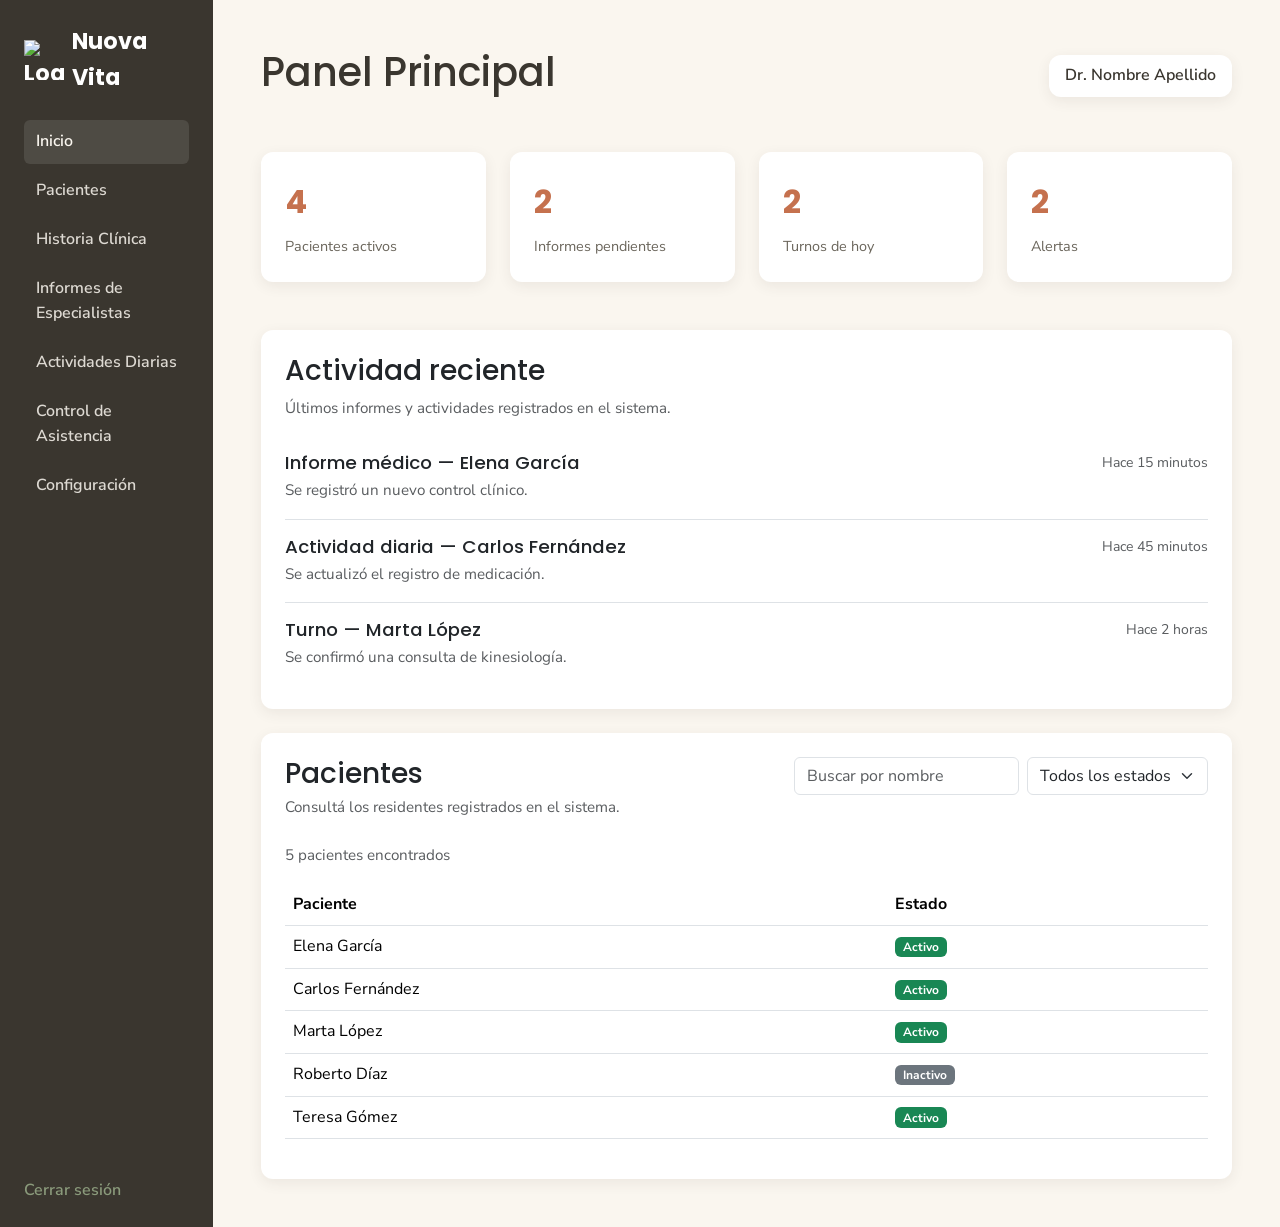
==== commit 6a684143: "feat(dashboard): agregar busqueda y filtros de pacientes" ====
--- a/dashboard.html
+++ b/dashboard.html
@@ -1,139 +1,274 @@
-<!doctype html>
+<!DOCTYPE html>
 <html lang="es">
-  <head>
-    <meta charset="UTF-8" />
-    <meta name="viewport" content="width=device-width, initial-scale=1.0" />
-    <title>Panel Interno | Nuova Vita</title>
-    <link rel="icon" type="image/svg+xml" href="img/favicon.svg" />
-    <link rel="preconnect" href="https://fonts.googleapis.com" />
-    <link
-      href="https://fonts.googleapis.com/css2?family=Poppins:wght@500;600;700&amp;family=Nunito+Sans:wght@400;600&amp;display=swap"
-      rel="stylesheet"
-    />
-    <link
-      href="https://cdn.jsdelivr.net/npm/bootstrap@5.3.3/dist/css/bootstrap.min.css"
-      rel="stylesheet"
-    />
-    <link rel="stylesheet" href="styles/styles.css" />
-  </head>
-  <body>
-    <div class="container-fluid">
-      <div class="row min-vh-100">
-        <aside
-          class="sidebar col-12 col-md-3 col-xl-2 d-flex flex-column gap-4 p-4"
+<head>
+  <meta charset="UTF-8">
+  <meta name="viewport" content="width=device-width, initial-scale=1.0">
+  <title>Panel Interno | Nuova Vita</title>
+
+  <link rel="icon" type="image/svg+xml" href="img/favicon.svg">
+
+  <link rel="preconnect" href="https://fonts.googleapis.com">
+  <link
+    href="https://fonts.googleapis.com/css2?family=Poppins:wght@500;600;700&amp;family=Nunito+Sans:wght@400;600&amp;display=swap"
+    rel="stylesheet"
+  >
+
+  <link
+    href="https://cdn.jsdelivr.net/npm/bootstrap@5.3.3/dist/css/bootstrap.min.css"
+    rel="stylesheet"
+  >
+
+  <link rel="stylesheet" href="styles/styles.css">
+</head>
+
+<body>
+
+  <div class="container-fluid">
+    <div class="row min-vh-100">
+
+      <aside class="sidebar col-12 col-md-3 col-xl-2 d-flex flex-column gap-4 p-4">
+        <a href="index.html" class="logo">
+          <img
+            src="img/logo.svg"
+            alt="Logo de Nuova Vita"
+            width="40"
+            height="40"
+          >
+          <span>Nuova Vita</span>
+        </a>
+
+        <nav class="sidebar-nav" aria-label="Menú del panel">
+          <ul class="nav nav-pills flex-column gap-1">
+            <li class="nav-item">
+              <a href="#" class="nav-link active" aria-current="page">
+                Inicio
+              </a>
+            </li>
+
+            <li class="nav-item">
+              <a href="#patients-section" class="nav-link">
+                Pacientes
+              </a>
+            </li>
+
+            <li class="nav-item">
+              <a href="#" class="nav-link">
+                Historia Clínica
+              </a>
+            </li>
+
+            <li class="nav-item">
+              <a href="#" class="nav-link">
+                Informes de Especialistas
+              </a>
+            </li>
+
+            <li class="nav-item">
+              <a href="#" class="nav-link">
+                Actividades Diarias
+              </a>
+            </li>
+
+            <li class="nav-item">
+              <a href="#" class="nav-link">
+                Control de Asistencia
+              </a>
+            </li>
+
+            <li class="nav-item">
+              <a href="#" class="nav-link">
+                Configuración
+              </a>
+            </li>
+          </ul>
+        </nav>
+
+        <a href="login.html" class="logout-link mt-md-auto">
+          Cerrar sesión
+        </a>
+      </aside>
+
+      <div class="dashboard-content col-12 col-md-9 col-xl-10 p-4 p-lg-5">
+
+        <header
+          class="dashboard-header d-flex flex-wrap gap-3 justify-content-between align-items-center mb-5"
         >
-          <a href="index.html" class="logo">
-            <img
-              src="img/logo.svg"
-              alt="Logo de Nuova Vita"
-              width="40"
-              height="40"
-            />
-            <span>Nuova Vita</span>
-          </a>
-
-          <nav class="sidebar-nav" aria-label="Menú del panel">
-            <ul class="nav nav-pills flex-column gap-1">
-              <li class="nav-item">
-                <a href="#" class="nav-link active" aria-current="page"
-                  >Inicio</a
-                >
-              </li>
-              <li class="nav-item">
-                <a href="#" class="nav-link">Pacientes</a>
-              </li>
-              <li class="nav-item">
-                <a href="#" class="nav-link">Historia Clínica</a>
-              </li>
-              <li class="nav-item">
-                <a href="#" class="nav-link">Informes de Especialistas</a>
-              </li>
-              <li class="nav-item">
-                <a href="#" class="nav-link">Actividades Diarias</a>
-              </li>
-              <li class="nav-item">
-                <a href="#" class="nav-link">Control de Asistencia</a>
-              </li>
-              <li class="nav-item">
-                <a href="#" class="nav-link">Configuración</a>
-              </li>
-            </ul>
-          </nav>
-
-          <a href="login.html" class="logout-link mt-md-auto">Cerrar sesión</a>
-        </aside>
-
-        <div class="dashboard-content col-12 col-md-9 col-xl-10 p-4 p-lg-5">
-          <header
-            class="dashboard-header d-flex flex-wrap gap-3 justify-content-between align-items-center mb-5"
-          >
-            <h1>Panel Principal</h1>
-            <div class="user-badge">Dr. Nombre Apellido</div>
-          </header>
-
-          <main>
-            <section
-              class="row row-cols-1 row-cols-sm-2 row-cols-xl-4 g-4 mb-5"
-              aria-label="Estadísticas del centro"
+          <h1>Panel Principal</h1>
+          <div class="user-badge">Dr. Nombre Apellido</div>
+        </header>
+
+        <main>
+
+          <section
+            class="row row-cols-1 row-cols-sm-2 row-cols-xl-4 g-4 mb-5"
+            aria-label="Estadísticas del centro"
+          >
+            <div class="col">
+              <article class="stat-card card h-100 border-0">
+                <span
+                  class="stat-number"
+                  id="active-patients-count"
+                >
+                  --
+                </span>
+                <span class="stat-label">Pacientes activos</span>
+              </article>
+            </div>
+
+            <div class="col">
+              <article class="stat-card card h-100 border-0">
+                <span
+                  class="stat-number"
+                  id="pending-reports-count"
+                >
+                  --
+                </span>
+                <span class="stat-label">Informes pendientes</span>
+              </article>
+            </div>
+
+            <div class="col">
+              <article class="stat-card card h-100 border-0">
+                <span
+                  class="stat-number"
+                  id="today-appointments-count"
+                >
+                  --
+                </span>
+                <span class="stat-label">Turnos de hoy</span>
+              </article>
+            </div>
+
+            <div class="col">
+              <article class="stat-card card h-100 border-0">
+                <span
+                  class="stat-number"
+                  id="alerts-count"
+                >
+                  --
+                </span>
+                <span class="stat-label">Alertas</span>
+              </article>
+            </div>
+          </section>
+
+          <section
+            class="panel card border-0"
+            aria-labelledby="recent-activity-title"
+          >
+            <h2 class="h3" id="recent-activity-title">
+              Actividad reciente
+            </h2>
+
+            <p class="text-muted mb-0">
+              Últimos informes y actividades registrados en el sistema.
+            </p>
+
+            <ul
+              class="activity-list list-group list-group-flush mt-3"
+              id="recent-activity-list"
+              aria-live="polite"
+            ></ul>
+
+            <p
+              class="placeholder-text mt-3 mb-0"
+              id="empty-activity-message"
+              hidden
             >
-              <div class="col">
-                <article class="stat-card card h-100 border-0">
-                  <span class="stat-number" id="active-patients-count">--</span>
-                  <span class="stat-label">Pacientes activos</span>
-                </article>
+              No hay actividades recientes para mostrar.
+            </p>
+          </section>
+
+          <section
+            class="panel card border-0 mt-4"
+            id="patients-section"
+            aria-labelledby="patients-title"
+          >
+            <div
+              class="d-flex flex-column flex-lg-row justify-content-between gap-3 mb-4"
+            >
+              <div>
+                <h2 class="h3 mb-1" id="patients-title">
+                  Pacientes
+                </h2>
+
+                <p class="text-muted mb-0">
+                  Consultá los residentes registrados en el sistema.
+                </p>
               </div>
-              <div class="col">
-                <article class="stat-card card h-100 border-0">
-                  <span class="stat-number" id="pending-reports-count">--</span>
-                  <span class="stat-label">Informes pendientes</span>
-                </article>
+
+              <div class="d-flex flex-column flex-sm-row gap-2">
+                <div>
+                  <label class="visually-hidden" for="patient-search">
+                    Buscar paciente
+                  </label>
+
+                  <input
+                    type="search"
+                    class="form-control"
+                    id="patient-search"
+                    placeholder="Buscar por nombre"
+                  >
+                </div>
+
+                <div>
+                  <label
+                    class="visually-hidden"
+                    for="patient-status-filter"
+                  >
+                    Filtrar por estado
+                  </label>
+
+                  <select
+                    class="form-select"
+                    id="patient-status-filter"
+                  >
+                    <option value="all">
+                      Todos los estados
+                    </option>
+                    <option value="active">Activos</option>
+                    <option value="inactive">Inactivos</option>
+                  </select>
+                </div>
               </div>
-              <div class="col">
-                <article class="stat-card card h-100 border-0">
-                  <span class="stat-number" id="today-appointments-count"
-                    >--</span
-                  >
-                  <span class="stat-label">Turnos de hoy</span>
-                </article>
-              </div>
-              <div class="col">
-                <article class="stat-card card h-100 border-0">
-                  <span class="stat-number" id="alerts-count">--</span>
-                  <span class="stat-label">Alertas</span>
-                </article>
-              </div>
-            </section>
-
-            <section
-              class="panel card border-0"
-              aria-labelledby="recent-activity-title"
+            </div>
+
+            <p
+              class="small text-muted"
+              id="patient-results-count"
+              aria-live="polite"
+            ></p>
+
+            <div class="table-responsive">
+              <table class="table align-middle">
+                <thead>
+                  <tr>
+                    <th scope="col">Paciente</th>
+                    <th scope="col">Estado</th>
+                  </tr>
+                </thead>
+
+                <tbody id="patient-table-body"></tbody>
+              </table>
+            </div>
+
+            <p
+              class="placeholder-text mb-0"
+              id="empty-patients-message"
+              hidden
             >
-              <h2 class="h3" id="recent-activity-title">Actividad reciente</h2>
-
-              <p class="text-muted mb-0">
-                Últimos informes y actividades registrados en el sistema.
-              </p>
-
-              <ul
-                class="activity-list list-group list-group-flush mt-3"
-                id="recent-activity-list"
-                aria-live="polite"
-              ></ul>
-
-              <p
-                class="placeholder-text mt-3 mb-0"
-                id="empty-activity-message"
-                hidden
-              >
-                No hay actividades recientes para mostrar.
-              </p>
-            </section>
-          </main>
-        </div>
+              No se encontraron pacientes con esos criterios.
+            </p>
+          </section>
+
+        </main>
       </div>
+
     </div>
-
-    <script src="https://cdn.jsdelivr.net/npm/bootstrap@5.3.3/dist/js/bootstrap.bundle.min.js"></script>
-    <script src="js/dashboard.js"></script>
-  </body>
-</html>
+  </div>
+
+  <script src="https://cdn.jsdelivr.net/npm/bootstrap@5.3.3/dist/js/bootstrap.bundle.min.js"></script>
+  <script src="js/dashboard.js"></script>
+
+</body>
+</html>
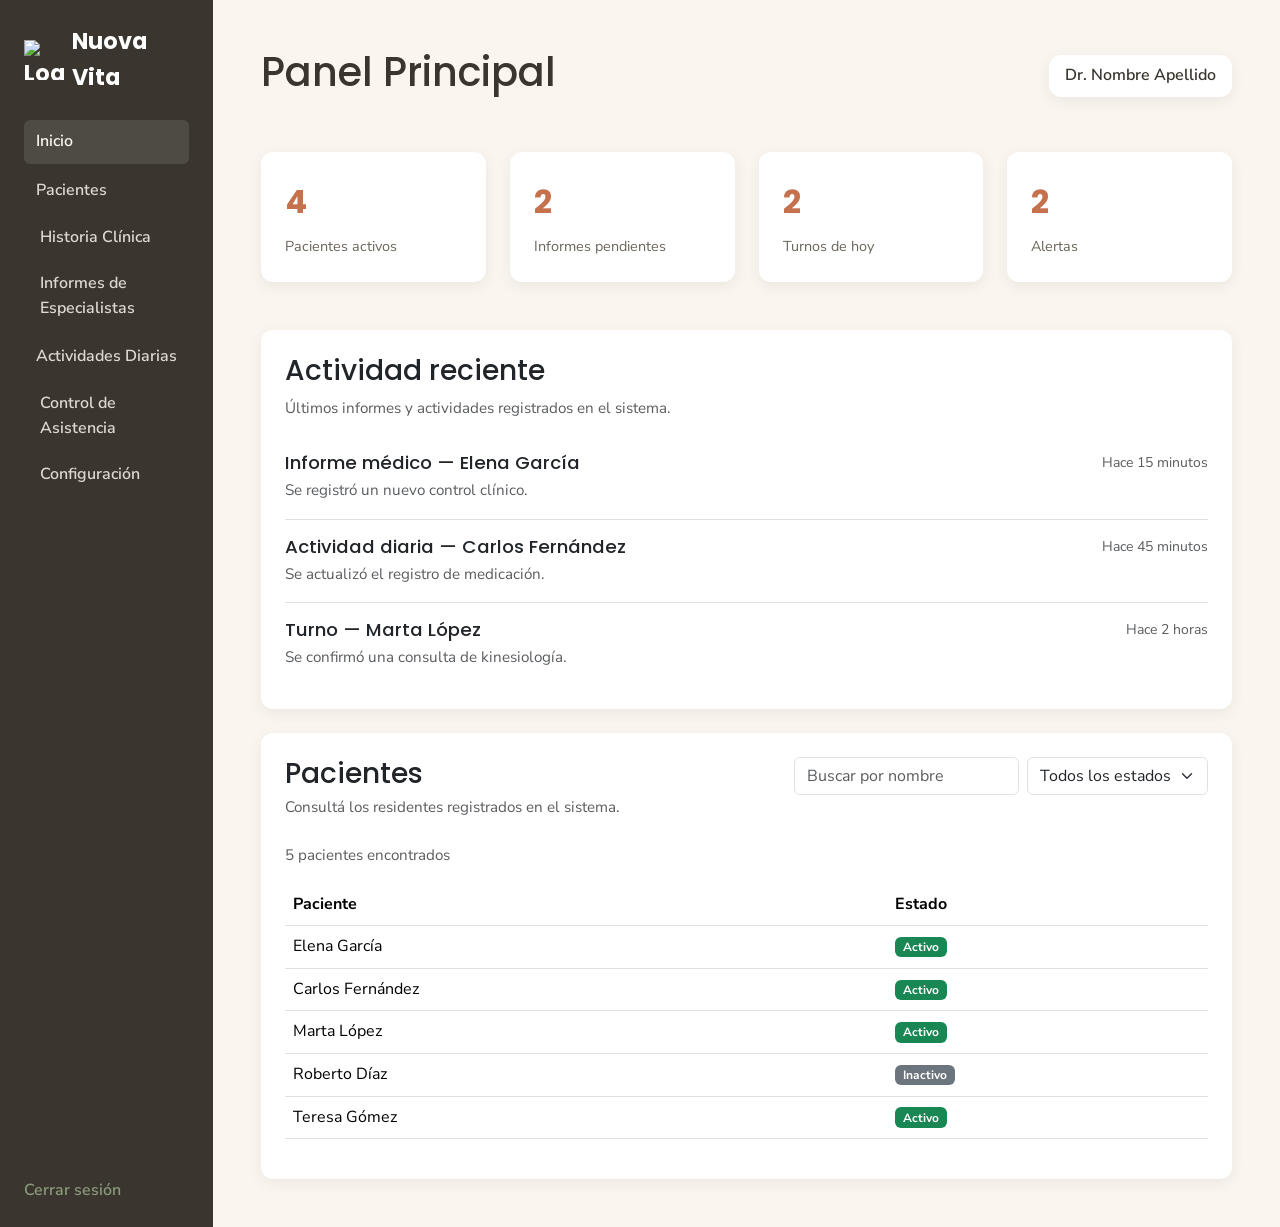
==== commit 02adc45a: "feat: completar navegacion y documentacion del TP4" ====
--- a/dashboard.html
+++ b/dashboard.html
@@ -2,12 +2,32 @@
 <html lang="es">
 <head>
   <meta charset="UTF-8">
-  <meta name="viewport" content="width=device-width, initial-scale=1.0">
+
+  <meta
+    name="viewport"
+    content="width=device-width, initial-scale=1.0"
+  >
+
+  <meta
+    name="description"
+    content="Panel interno de Nuova Vita para la gestión de pacientes, informes, actividades y asistencia."
+  >
+
+  <meta name="robots" content="noindex, nofollow">
+
   <title>Panel Interno | Nuova Vita</title>
 
-  <link rel="icon" type="image/svg+xml" href="img/favicon.svg">
-
-  <link rel="preconnect" href="https://fonts.googleapis.com">
+  <link
+    rel="icon"
+    type="image/svg+xml"
+    href="img/favicon.svg"
+  >
+
+  <link
+    rel="preconnect"
+    href="https://fonts.googleapis.com"
+  >
+
   <link
     href="https://fonts.googleapis.com/css2?family=Poppins:wght@500;600;700&amp;family=Nunito+Sans:wght@400;600&amp;display=swap"
     rel="stylesheet"
@@ -26,7 +46,9 @@
   <div class="container-fluid">
     <div class="row min-vh-100">
 
-      <aside class="sidebar col-12 col-md-3 col-xl-2 d-flex flex-column gap-4 p-4">
+      <aside
+        class="sidebar col-12 col-md-3 col-xl-2 d-flex flex-column gap-4 p-4"
+      >
         <a href="index.html" class="logo">
           <img
             src="img/logo.svg"
@@ -37,67 +59,103 @@
           <span>Nuova Vita</span>
         </a>
 
-        <nav class="sidebar-nav" aria-label="Menú del panel">
+        <nav
+          class="sidebar-nav"
+          aria-label="Menú del panel"
+        >
           <ul class="nav nav-pills flex-column gap-1">
             <li class="nav-item">
-              <a href="#" class="nav-link active" aria-current="page">
+              <a
+                href="#dashboard-home"
+                class="nav-link active"
+                aria-current="page"
+              >
                 Inicio
               </a>
             </li>
 
             <li class="nav-item">
-              <a href="#patients-section" class="nav-link">
+              <a
+                href="#patients-section"
+                class="nav-link"
+              >
                 Pacientes
               </a>
             </li>
 
             <li class="nav-item">
-              <a href="#" class="nav-link">
+              <span
+                class="nav-link disabled"
+                aria-disabled="true"
+                title="Funcionalidad disponible próximamente"
+              >
                 Historia Clínica
-              </a>
-            </li>
-
-            <li class="nav-item">
-              <a href="#" class="nav-link">
+              </span>
+            </li>
+
+            <li class="nav-item">
+              <span
+                class="nav-link disabled"
+                aria-disabled="true"
+                title="Funcionalidad disponible próximamente"
+              >
                 Informes de Especialistas
-              </a>
-            </li>
-
-            <li class="nav-item">
-              <a href="#" class="nav-link">
+              </span>
+            </li>
+
+            <li class="nav-item">
+              <a
+                href="#recent-activity-section"
+                class="nav-link"
+              >
                 Actividades Diarias
               </a>
             </li>
 
             <li class="nav-item">
-              <a href="#" class="nav-link">
+              <span
+                class="nav-link disabled"
+                aria-disabled="true"
+                title="Funcionalidad disponible próximamente"
+              >
                 Control de Asistencia
-              </a>
-            </li>
-
-            <li class="nav-item">
-              <a href="#" class="nav-link">
+              </span>
+            </li>
+
+            <li class="nav-item">
+              <span
+                class="nav-link disabled"
+                aria-disabled="true"
+                title="Funcionalidad disponible próximamente"
+              >
                 Configuración
-              </a>
+              </span>
             </li>
           </ul>
         </nav>
 
-        <a href="login.html" class="logout-link mt-md-auto">
+        <a
+          href="login.html"
+          class="logout-link mt-md-auto"
+        >
           Cerrar sesión
         </a>
       </aside>
 
-      <div class="dashboard-content col-12 col-md-9 col-xl-10 p-4 p-lg-5">
-
+      <div
+        class="dashboard-content col-12 col-md-9 col-xl-10 p-4 p-lg-5"
+      >
         <header
           class="dashboard-header d-flex flex-wrap gap-3 justify-content-between align-items-center mb-5"
         >
           <h1>Panel Principal</h1>
-          <div class="user-badge">Dr. Nombre Apellido</div>
+
+          <div class="user-badge">
+            Dr. Nombre Apellido
+          </div>
         </header>
 
-        <main>
+        <main id="dashboard-home">
 
           <section
             class="row row-cols-1 row-cols-sm-2 row-cols-xl-4 g-4 mb-5"
@@ -111,7 +169,10 @@
                 >
                   --
                 </span>
-                <span class="stat-label">Pacientes activos</span>
+
+                <span class="stat-label">
+                  Pacientes activos
+                </span>
               </article>
             </div>
 
@@ -123,7 +184,10 @@
                 >
                   --
                 </span>
-                <span class="stat-label">Informes pendientes</span>
+
+                <span class="stat-label">
+                  Informes pendientes
+                </span>
               </article>
             </div>
 
@@ -135,7 +199,10 @@
                 >
                   --
                 </span>
-                <span class="stat-label">Turnos de hoy</span>
+
+                <span class="stat-label">
+                  Turnos de hoy
+                </span>
               </article>
             </div>
 
@@ -147,16 +214,23 @@
                 >
                   --
                 </span>
-                <span class="stat-label">Alertas</span>
+
+                <span class="stat-label">
+                  Alertas
+                </span>
               </article>
             </div>
           </section>
 
           <section
             class="panel card border-0"
+            id="recent-activity-section"
             aria-labelledby="recent-activity-title"
           >
-            <h2 class="h3" id="recent-activity-title">
+            <h2
+              class="h3"
+              id="recent-activity-title"
+            >
               Actividad reciente
             </h2>
 
@@ -188,7 +262,10 @@
               class="d-flex flex-column flex-lg-row justify-content-between gap-3 mb-4"
             >
               <div>
-                <h2 class="h3 mb-1" id="patients-title">
+                <h2
+                  class="h3 mb-1"
+                  id="patients-title"
+                >
                   Pacientes
                 </h2>
 
@@ -199,7 +276,10 @@
 
               <div class="d-flex flex-column flex-sm-row gap-2">
                 <div>
-                  <label class="visually-hidden" for="patient-search">
+                  <label
+                    class="visually-hidden"
+                    for="patient-search"
+                  >
                     Buscar paciente
                   </label>
 
@@ -208,6 +288,7 @@
                     class="form-control"
                     id="patient-search"
                     placeholder="Buscar por nombre"
+                    autocomplete="off"
                   >
                 </div>
 
@@ -226,8 +307,14 @@
                     <option value="all">
                       Todos los estados
                     </option>
-                    <option value="active">Activos</option>
-                    <option value="inactive">Inactivos</option>
+
+                    <option value="active">
+                      Activos
+                    </option>
+
+                    <option value="inactive">
+                      Inactivos
+                    </option>
                   </select>
                 </div>
               </div>
